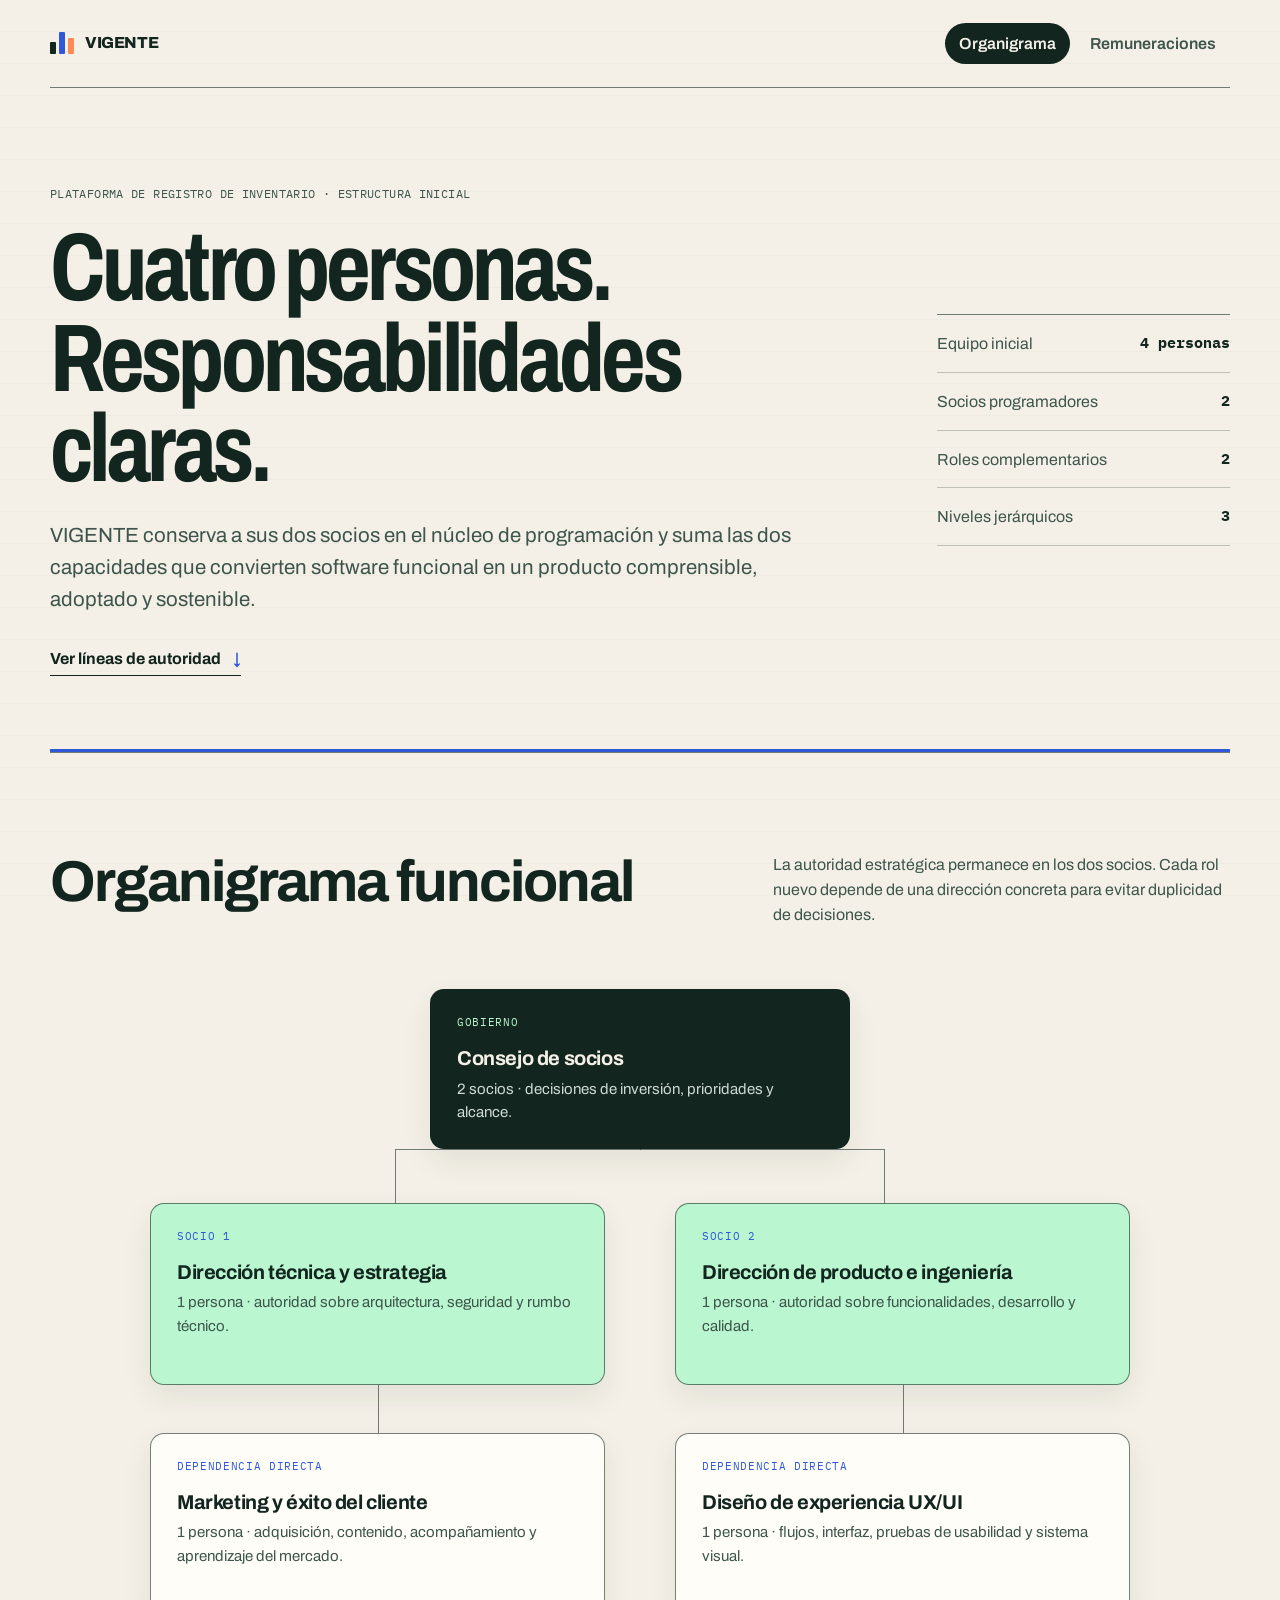
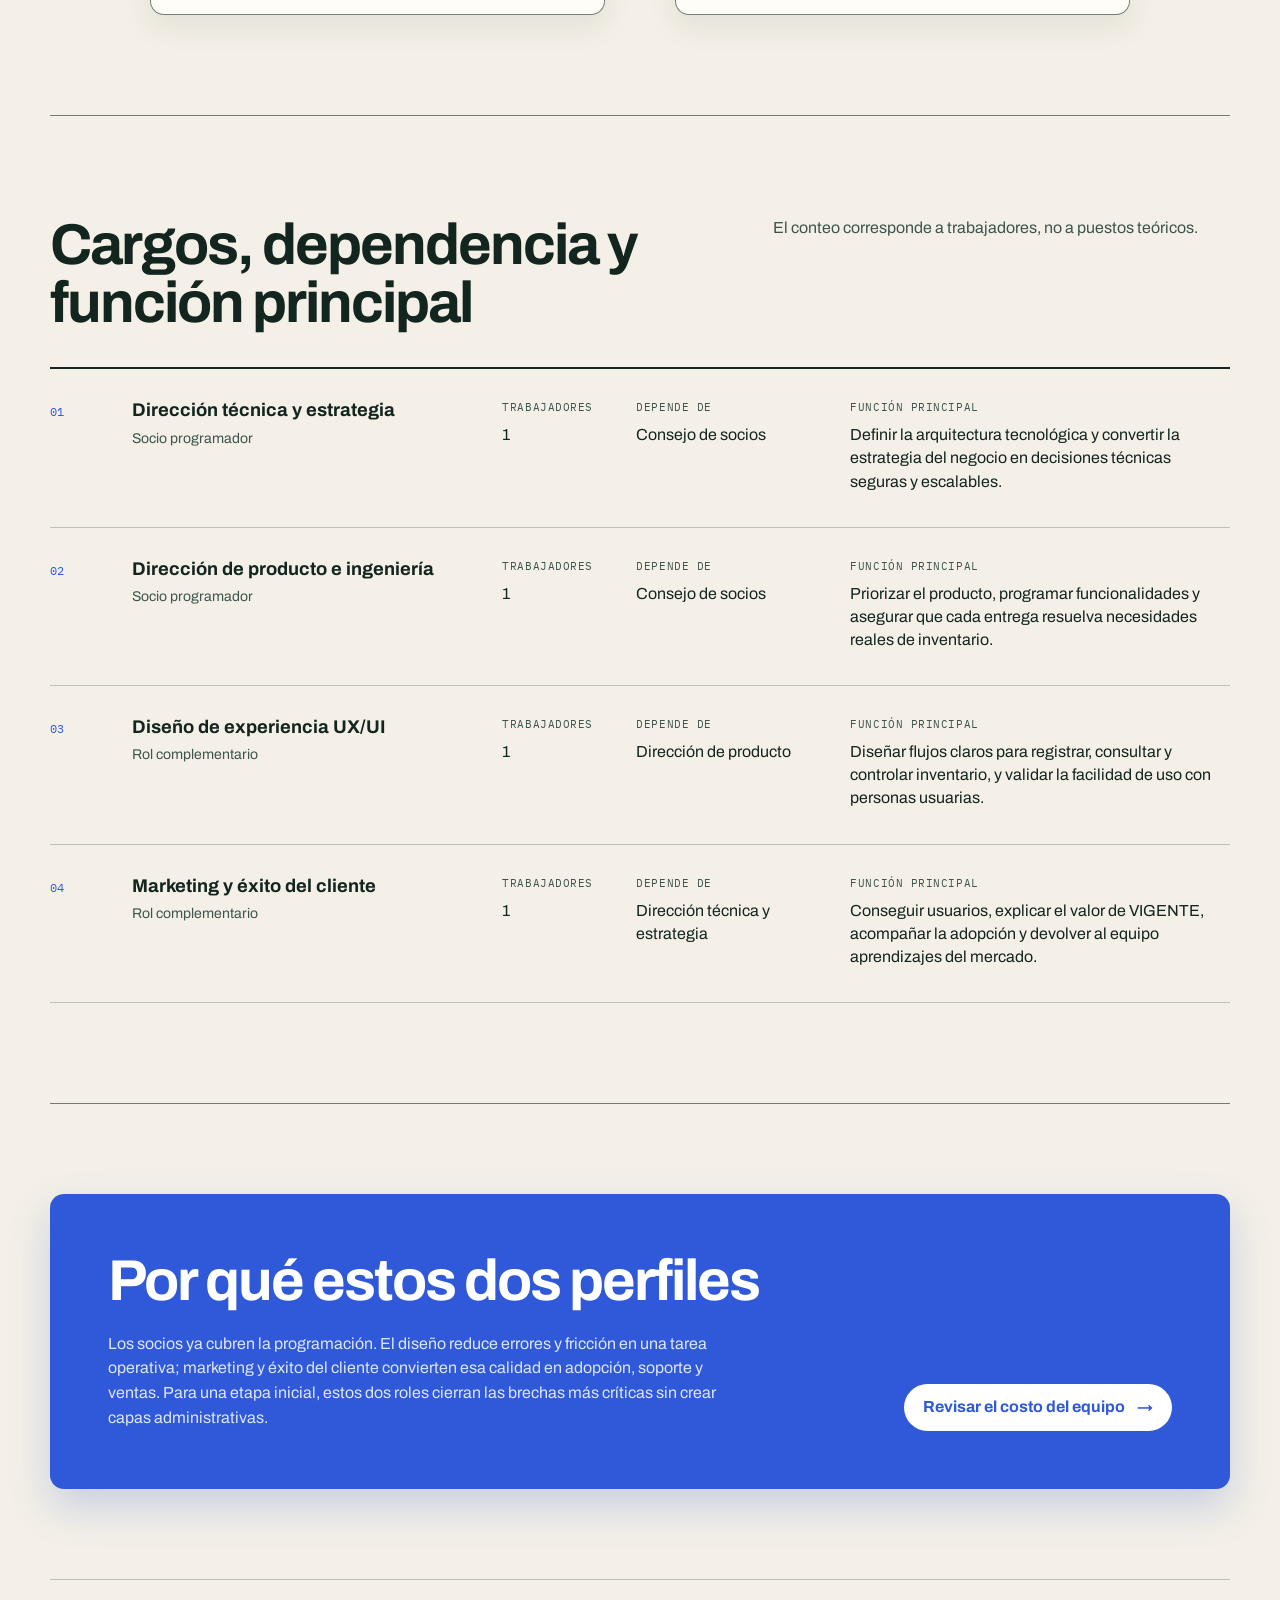
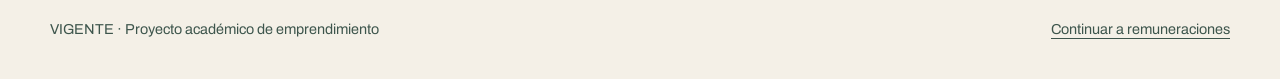
==== index.html @ 28c73ba4 "Crear sitio de organigrama y remuneraciones de VIGENTE" ====
<!doctype html>
<html lang="es">
<head>
  <meta charset="utf-8">
  <meta name="viewport" content="width=device-width, initial-scale=1">
  <meta name="description" content="Organigrama funcional del emprendimiento VIGENTE: cuatro cargos, líneas de autoridad y funciones.">
  <title>VIGENTE | Organigrama funcional</title>
  <link rel="preconnect" href="https://fonts.googleapis.com">
  <link rel="preconnect" href="https://fonts.gstatic.com" crossorigin>
  <link href="https://fonts.googleapis.com/css2?family=Archivo:wdth,wght@75..125,400..800&family=IBM+Plex+Mono:wght@400;500&display=swap" rel="stylesheet">
  <link rel="stylesheet" href="styles.css">
  <script src="app.js" defer></script>
</head>
<body data-page="organigrama">
  <a class="skip-link" href="#contenido">Saltar al contenido</a>
  <header class="site-header">
    <a class="brand" href="index.html" aria-label="VIGENTE, inicio">
      <span class="brand-mark" aria-hidden="true"><i></i><i></i><i></i></span>
      <span>VIGENTE</span>
    </a>
    <nav class="site-nav" aria-label="Navegación principal">
      <a href="index.html" aria-current="page">Organigrama</a>
      <a href="remuneraciones.html">Remuneraciones</a>
    </nav>
  </header>

  <main id="contenido">
    <section class="hero hero-org" aria-labelledby="titulo-principal">
      <div class="hero-copy">
        <p class="context-line">Plataforma de registro de inventario · estructura inicial</p>
        <h1 id="titulo-principal">Cuatro personas.<br>Responsabilidades claras.</h1>
        <p class="lead">VIGENTE conserva a sus dos socios en el núcleo de programación y suma las dos capacidades que convierten software funcional en un producto comprensible, adoptado y sostenible.</p>
        <a class="text-link" href="#estructura">Ver líneas de autoridad <span aria-hidden="true">↓</span></a>
      </div>
      <div class="hero-ledger" aria-label="Resumen de estructura">
        <div><span>Equipo inicial</span><strong>4 personas</strong></div>
        <div><span>Socios programadores</span><strong>2</strong></div>
        <div><span>Roles complementarios</span><strong>2</strong></div>
        <div><span>Niveles jerárquicos</span><strong>3</strong></div>
      </div>
    </section>

    <section class="section-block" id="estructura" aria-labelledby="titulo-estructura">
      <div class="section-heading">
        <h2 id="titulo-estructura">Organigrama funcional</h2>
        <p>La autoridad estratégica permanece en los dos socios. Cada rol nuevo depende de una dirección concreta para evitar duplicidad de decisiones.</p>
      </div>

      <div class="org-chart" aria-label="Consejo de socios sobre Dirección técnica y Dirección de producto; Marketing depende de Dirección técnica y Diseño UX/UI depende de Dirección de producto">
        <article class="org-node org-board">
          <span class="node-type">Gobierno</span>
          <h3>Consejo de socios</h3>
          <p>2 socios · decisiones de inversión, prioridades y alcance.</p>
        </article>
        <div class="org-branches" aria-hidden="true"><span></span><span></span></div>
        <div class="org-directors">
          <div class="org-lane">
            <article class="org-node org-primary">
              <span class="node-type">Socio 1</span>
              <h3>Dirección técnica y estrategia</h3>
              <p>1 persona · autoridad sobre arquitectura, seguridad y rumbo técnico.</p>
            </article>
            <div class="org-drop" aria-hidden="true"></div>
            <article class="org-node org-support">
              <span class="node-type">Dependencia directa</span>
              <h3>Marketing y éxito del cliente</h3>
              <p>1 persona · adquisición, contenido, acompañamiento y aprendizaje del mercado.</p>
            </article>
          </div>
          <div class="org-lane">
            <article class="org-node org-primary">
              <span class="node-type">Socio 2</span>
              <h3>Dirección de producto e ingeniería</h3>
              <p>1 persona · autoridad sobre funcionalidades, desarrollo y calidad.</p>
            </article>
            <div class="org-drop" aria-hidden="true"></div>
            <article class="org-node org-support">
              <span class="node-type">Dependencia directa</span>
              <h3>Diseño de experiencia UX/UI</h3>
              <p>1 persona · flujos, interfaz, pruebas de usabilidad y sistema visual.</p>
            </article>
          </div>
        </div>
      </div>
    </section>

    <section class="section-block role-section" aria-labelledby="titulo-cargos">
      <div class="section-heading compact-heading">
        <h2 id="titulo-cargos">Cargos, dependencia y función principal</h2>
        <p>El conteo corresponde a trabajadores, no a puestos teóricos.</p>
      </div>
      <div class="role-list">
        <article class="role-row">
          <div class="role-index">01</div>
          <div class="role-title"><h3>Dirección técnica y estrategia</h3><p>Socio programador</p></div>
          <dl><div><dt>Trabajadores</dt><dd>1</dd></div><div><dt>Depende de</dt><dd>Consejo de socios</dd></div><div><dt>Función principal</dt><dd>Definir la arquitectura tecnológica y convertir la estrategia del negocio en decisiones técnicas seguras y escalables.</dd></div></dl>
        </article>
        <article class="role-row">
          <div class="role-index">02</div>
          <div class="role-title"><h3>Dirección de producto e ingeniería</h3><p>Socio programador</p></div>
          <dl><div><dt>Trabajadores</dt><dd>1</dd></div><div><dt>Depende de</dt><dd>Consejo de socios</dd></div><div><dt>Función principal</dt><dd>Priorizar el producto, programar funcionalidades y asegurar que cada entrega resuelva necesidades reales de inventario.</dd></div></dl>
        </article>
        <article class="role-row">
          <div class="role-index">03</div>
          <div class="role-title"><h3>Diseño de experiencia UX/UI</h3><p>Rol complementario</p></div>
          <dl><div><dt>Trabajadores</dt><dd>1</dd></div><div><dt>Depende de</dt><dd>Dirección de producto</dd></div><div><dt>Función principal</dt><dd>Diseñar flujos claros para registrar, consultar y controlar inventario, y validar la facilidad de uso con personas usuarias.</dd></div></dl>
        </article>
        <article class="role-row">
          <div class="role-index">04</div>
          <div class="role-title"><h3>Marketing y éxito del cliente</h3><p>Rol complementario</p></div>
          <dl><div><dt>Trabajadores</dt><dd>1</dd></div><div><dt>Depende de</dt><dd>Dirección técnica y estrategia</dd></div><div><dt>Función principal</dt><dd>Conseguir usuarios, explicar el valor de VIGENTE, acompañar la adopción y devolver al equipo aprendizajes del mercado.</dd></div></dl>
        </article>
      </div>
    </section>

    <section class="decision-strip" aria-labelledby="titulo-decision">
      <div>
        <h2 id="titulo-decision">Por qué estos dos perfiles</h2>
        <p>Los socios ya cubren la programación. El diseño reduce errores y fricción en una tarea operativa; marketing y éxito del cliente convierten esa calidad en adopción, soporte y ventas. Para una etapa inicial, estos dos roles cierran las brechas más críticas sin crear capas administrativas.</p>
      </div>
      <a class="button-link" href="remuneraciones.html">Revisar el costo del equipo <span aria-hidden="true">→</span></a>
    </section>
  </main>

  <footer class="site-footer">
    <span>VIGENTE · Proyecto académico de emprendimiento</span>
    <a href="remuneraciones.html">Continuar a remuneraciones</a>
  </footer>
</body>
</html>
---- styles.css ----
:root {
  --ink: #13251f;
  --ink-soft: #3d554c;
  --paper: #f4f0e7;
  --paper-deep: #e9e2d5;
  --mint: #baf7d0;
  --mint-deep: #7de5a7;
  --blue: #2f59d9;
  --blue-soft: #dce5ff;
  --orange: #ff8a54;
  --line: rgba(19, 37, 31, 0.23);
  --line-strong: rgba(19, 37, 31, 0.58);
  --white: #fffdf8;
  --radius: 14px;
  --page: min(1180px, calc(100% - 40px));
  --display: "Archivo", "Arial Narrow", sans-serif;
  --data: "IBM Plex Mono", Consolas, monospace;
}

* { box-sizing: border-box; }
html { scroll-behavior: smooth; }
body {
  margin: 0;
  color: var(--ink);
  background: var(--paper);
  font-family: var(--display);
  font-size: 16px;
  line-height: 1.55;
  text-rendering: optimizeLegibility;
}
body::before {
  content: "";
  position: fixed;
  inset: 0;
  pointer-events: none;
  z-index: -1;
  background-image: linear-gradient(to bottom, transparent 31px, rgba(19, 37, 31, 0.045) 32px);
  background-size: 100% 32px;
}
::selection { background: var(--blue); color: #fff; }
::-webkit-scrollbar { width: 12px; height: 12px; }
::-webkit-scrollbar-track { background: var(--paper-deep); }
::-webkit-scrollbar-thumb { background: var(--ink-soft); border: 3px solid var(--paper-deep); border-radius: 10px; }
a { color: inherit; text-underline-offset: 4px; text-decoration-thickness: 1px; }
button, input, select { font: inherit; }
button, a, input, select { -webkit-tap-highlight-color: transparent; }
:focus-visible { outline: 3px solid var(--orange); outline-offset: 3px; }

.skip-link {
  position: fixed;
  left: 16px;
  top: 12px;
  z-index: 100;
  background: var(--ink);
  color: #fff;
  padding: 10px 14px;
  transform: translateY(-150%);
}
.skip-link:focus { transform: translateY(0); }

.site-header {
  width: var(--page);
  margin: 0 auto;
  min-height: 88px;
  display: flex;
  align-items: center;
  justify-content: space-between;
  gap: 24px;
  border-bottom: 1px solid var(--line-strong);
}
.brand { display: inline-flex; gap: 11px; align-items: center; text-decoration: none; font-weight: 800; letter-spacing: -0.025em; }
.brand-mark { display: grid; grid-template-columns: repeat(3, 6px); gap: 3px; align-items: end; height: 22px; }
.brand-mark i { display: block; width: 6px; background: var(--ink); border-radius: 1px; }
.brand-mark i:nth-child(1) { height: 12px; }
.brand-mark i:nth-child(2) { height: 22px; background: var(--blue); }
.brand-mark i:nth-child(3) { height: 16px; background: var(--orange); }
.site-nav { display: flex; align-items: center; gap: 6px; }
.site-nav a { text-decoration: none; padding: 9px 14px 8px; border-radius: 999px; color: var(--ink-soft); font-weight: 600; }
.site-nav a[aria-current="page"] { background: var(--ink); color: var(--paper); }
.site-nav a:not([aria-current="page"]):hover { background: var(--paper-deep); color: var(--ink); }

main { width: var(--page); margin: 0 auto; }
.hero, .payroll-intro {
  position: relative;
  display: grid;
  grid-template-columns: minmax(0, 1.45fr) minmax(280px, .55fr);
  gap: clamp(48px, 9vw, 130px);
  align-items: end;
  min-height: 620px;
  padding: 96px 0 76px;
  overflow: hidden;
  border-bottom: 1px solid var(--line-strong);
}
.hero::after, .payroll-intro::after {
  content: "";
  position: absolute;
  left: 0;
  right: 0;
  bottom: 0;
  height: 3px;
  background: var(--blue);
  transform-origin: left;
  animation: scan-in 900ms cubic-bezier(.16, 1, .3, 1) both;
}
@keyframes scan-in { from { transform: scaleX(.03); filter: blur(4px); } to { transform: scaleX(1); filter: blur(0); } }
.context-line { margin: 0 0 20px; color: var(--ink-soft); font-family: var(--data); font-size: .78rem; letter-spacing: .03em; text-transform: uppercase; }
h1, h2, h3, p { margin-top: 0; }
h1 { max-width: 880px; margin-bottom: 26px; font-size: clamp(3.3rem, 8vw, 6rem); line-height: .94; letter-spacing: -.04em; font-stretch: condensed; }
.lead { max-width: 66ch; margin-bottom: 32px; font-size: clamp(1.08rem, 2vw, 1.28rem); color: var(--ink-soft); }
.text-link { display: inline-flex; gap: 12px; align-items: center; font-weight: 700; text-decoration: none; border-bottom: 1px solid currentColor; padding-bottom: 3px; }
.text-link span { color: var(--blue); }
.hero-ledger { border-top: 1px solid var(--line-strong); align-self: center; }
.hero-ledger div { display: flex; justify-content: space-between; gap: 24px; padding: 17px 0 15px; border-bottom: 1px solid var(--line); }
.hero-ledger span { color: var(--ink-soft); }
.hero-ledger strong { font-family: var(--data); font-size: .92rem; white-space: nowrap; }

.section-block { padding: 100px 0; border-bottom: 1px solid var(--line-strong); }
.section-heading { display: grid; grid-template-columns: minmax(0, 1fr) minmax(280px, .7fr); gap: 70px; align-items: start; margin-bottom: 62px; }
.section-heading h2, .calculation-section h2, .sustainability-section h2, .method-section h2, .decision-strip h2 { font-size: clamp(2.2rem, 4.5vw, 4rem); line-height: 1; letter-spacing: -.035em; margin-bottom: 0; }
.section-heading p { max-width: 52ch; color: var(--ink-soft); margin-bottom: 0; }

.org-chart { width: min(980px, 100%); margin: 0 auto; }
.org-node { position: relative; padding: 24px 26px; background: var(--white); border: 1px solid var(--line-strong); border-radius: var(--radius); box-shadow: 0 12px 30px rgba(19, 37, 31, .08); }
.org-node h3 { font-size: 1.25rem; line-height: 1.14; margin-bottom: 8px; letter-spacing: -.02em; }
.org-node p { color: var(--ink-soft); margin-bottom: 0; font-size: .94rem; }
.node-type { display: block; margin-bottom: 15px; font-family: var(--data); color: var(--blue); font-size: .7rem; text-transform: uppercase; letter-spacing: .06em; }
.org-board { width: min(420px, 100%); margin: 0 auto; color: var(--paper); background: var(--ink); }
.org-board p { color: #cddbd5; }
.org-board .node-type { color: var(--mint); }
.org-branches { height: 54px; width: 50%; margin: 0 auto; border-left: 1px solid var(--line-strong); border-right: 1px solid var(--line-strong); border-top: 1px solid var(--line-strong); position: relative; }
.org-branches::before { content: ""; position: absolute; top: -55px; left: 50%; height: 55px; border-left: 1px solid var(--line-strong); }
.org-directors { display: grid; grid-template-columns: 1fr 1fr; gap: 70px; }
.org-lane { min-width: 0; }
.org-primary { min-height: 182px; background: var(--mint); }
.org-drop { height: 48px; border-left: 1px solid var(--line-strong); margin-left: 50%; }
.org-support { min-height: 182px; }

.compact-heading { margin-bottom: 36px; }
.role-list { border-top: 2px solid var(--ink); }
.role-row { display: grid; grid-template-columns: 54px minmax(220px, .8fr) minmax(0, 1.7fr); gap: 28px; padding: 30px 0 34px; border-bottom: 1px solid var(--line); }
.role-index { font-family: var(--data); color: var(--blue); font-size: .78rem; padding-top: 3px; }
.role-title h3 { font-size: 1.15rem; line-height: 1.2; margin-bottom: 6px; }
.role-title p { color: var(--ink-soft); font-size: .88rem; margin: 0; }
.role-row dl { display: grid; grid-template-columns: 110px 190px minmax(260px, 1fr); gap: 24px; margin: 0; }
.role-row dl div { min-width: 0; }
.role-row dt { color: var(--ink-soft); font-family: var(--data); font-size: .68rem; text-transform: uppercase; letter-spacing: .05em; margin-bottom: 7px; }
.role-row dd { margin: 0; line-height: 1.45; }

.decision-strip { margin: 90px 0; padding: clamp(34px, 5vw, 58px); display: grid; grid-template-columns: minmax(0, 1.6fr) auto; gap: 54px; align-items: end; background: var(--blue); color: #fff; border-radius: var(--radius); box-shadow: 0 18px 42px rgba(47, 89, 217, .22); }
.decision-strip h2 { max-width: 700px; margin-bottom: 22px; }
.decision-strip p { max-width: 68ch; color: #dfe6ff; margin: 0; }
.button-link, .button-primary, .button-secondary { display: inline-flex; align-items: center; justify-content: center; gap: 12px; min-height: 46px; padding: 10px 18px; border-radius: 999px; border: 1px solid transparent; font-weight: 700; text-decoration: none; cursor: pointer; white-space: nowrap; }
.button-link { background: #fff; color: var(--blue); }
.button-primary { background: var(--ink); color: #fff; }
.button-secondary { background: transparent; color: var(--ink); border-color: var(--line-strong); }
.button-link:hover, .button-primary:hover { background: var(--mint); color: var(--ink); }
.button-secondary:hover { background: var(--paper-deep); }

.site-footer { width: var(--page); margin: 0 auto; min-height: 100px; display: flex; align-items: center; justify-content: space-between; gap: 24px; color: var(--ink-soft); font-size: .9rem; border-top: 1px solid var(--line); }

/* Remuneraciones */
.payroll-intro { min-height: 520px; }
.total-display { align-self: center; border-top: 2px solid var(--ink); border-bottom: 1px solid var(--ink); padding: 22px 0 24px; }
.total-display span, .total-display small { display: block; color: var(--ink-soft); }
.total-display strong { display: block; margin: 8px 0 4px; color: var(--blue); font-family: var(--data); font-size: clamp(2.1rem, 4vw, 3.6rem); line-height: 1; letter-spacing: -.04em; font-variant-numeric: tabular-nums; }
.total-display small { font-family: var(--data); }
.assumptions { display: grid; grid-template-columns: minmax(240px, 1.2fr) repeat(3, minmax(150px, .55fr)); gap: 28px; padding: 38px 0; border-bottom: 1px solid var(--line-strong); align-items: end; }
.assumption-heading h2 { font-size: 1.22rem; margin-bottom: 5px; }
.assumption-heading p { color: var(--ink-soft); font-size: .9rem; margin: 0; }
.assumptions label { display: grid; gap: 8px; color: var(--ink-soft); font-size: .82rem; }
.input-unit, .money-input { display: flex; align-items: center; border-bottom: 2px solid var(--blue); background: var(--blue-soft); }
.input-unit input, .money-input input { width: 100%; min-width: 0; border: 0; background: transparent; color: var(--ink); padding: 9px 8px 8px; font-family: var(--data); font-variant-numeric: tabular-nums; }
.input-unit b, .money-input b { padding: 0 10px; font-weight: 500; color: var(--blue); font-family: var(--data); }
.input-unit.currency input { order: 2; }
.input-unit.currency b { order: 1; }
.payroll-section { padding-top: 82px; }
.table-heading { align-items: end; margin-bottom: 28px; }
.table-heading h2 { margin-bottom: 12px; }
.table-actions { display: flex; justify-content: flex-end; gap: 10px; }
.table-wrap { overflow-x: auto; border-top: 2px solid var(--ink); border-bottom: 2px solid var(--ink); }
.payroll-table { width: 100%; min-width: 1130px; border-collapse: collapse; font-variant-numeric: tabular-nums; }
.payroll-table th, .payroll-table td { padding: 18px 14px; text-align: right; border-bottom: 1px solid var(--line); vertical-align: middle; }
.payroll-table thead th { height: 82px; background: var(--ink); color: #fff; font-size: .78rem; line-height: 1.3; text-align: center; border-right: 1px solid rgba(255,255,255,.14); }
.payroll-table thead th:first-child { text-align: left; min-width: 235px; }
.payroll-table thead small { color: #b7c8c1; font-weight: 400; }
.payroll-table tbody th { text-align: left; font-size: .92rem; line-height: 1.25; }
.payroll-table tbody th span, .payroll-table tbody th small { display: block; }
.payroll-table tbody th small { color: var(--ink-soft); margin-top: 5px; font-weight: 400; }
.payroll-table td { font-family: var(--data); font-size: .84rem; }
.payroll-table tbody tr:hover { background: rgba(255,255,255,.38); }
.payroll-table input { border: 0; background: transparent; font-family: var(--data); color: var(--ink); text-align: right; }
.workers-input { width: 62px; padding: 9px 8px; background: var(--blue-soft) !important; border-bottom: 2px solid var(--blue) !important; }
.money-input { min-width: 118px; }
.money-input input { max-width: 110px; }
.cost-cell { font-weight: 700; color: var(--blue); background: rgba(220, 229, 255, .55); }
.payroll-table tfoot th, .payroll-table tfoot td { background: var(--mint); border-bottom: 0; font-weight: 700; }
.payroll-table tfoot th { text-align: left; }
.table-note { max-width: 86ch; color: var(--ink-soft); margin: 18px 0 0; font-size: .9rem; }
.table-note strong { color: var(--ink); }

.calculation-section { display: grid; grid-template-columns: minmax(250px, .65fr) minmax(0, 1.35fr); gap: 80px; padding: 100px 0; border-bottom: 1px solid var(--line-strong); }
.calculation-copy h2 { margin-bottom: 20px; }
.calculation-copy p { color: var(--ink-soft); }
.select-label { display: block; color: var(--ink-soft); font-size: .82rem; margin: 32px 0 8px; }
select { width: 100%; padding: 12px 42px 12px 13px; color: var(--ink); border: 1px solid var(--line-strong); border-radius: 8px; background: var(--white); }
.formula-stack { list-style: none; margin: 0; padding: 0; counter-reset: formula; border-top: 2px solid var(--ink); }
.formula-stack li { display: grid; grid-template-columns: 1.1fr 1.4fr auto; gap: 22px; align-items: center; padding: 20px 0; border-bottom: 1px solid var(--line); counter-increment: formula; }
.formula-stack li span::before { content: counter(formula, decimal-leading-zero) " "; color: var(--blue); font-family: var(--data); font-size: .72rem; margin-right: 10px; }
.formula-stack code { color: var(--ink-soft); font-family: var(--data); font-size: .8rem; white-space: normal; }
.formula-stack strong { min-width: 90px; text-align: right; font-family: var(--data); font-variant-numeric: tabular-nums; }
.formula-stack .formula-total { padding: 26px 18px; background: var(--ink); color: #fff; border: 0; }
.formula-stack .formula-total code { color: #c7d8d1; }
.formula-stack .formula-total span::before { color: var(--mint); }

.sustainability-section { display: grid; grid-template-columns: minmax(0, 1.25fr) minmax(280px, .75fr); gap: 80px; padding: 100px 0; border-bottom: 1px solid var(--line-strong); }
.sustainability-analysis h2 { margin-bottom: 26px; }
.sustainability-analysis p { max-width: 68ch; color: var(--ink-soft); }
.sustainability-analysis p strong { color: var(--ink); }
.break-even { align-self: start; padding: 28px; border: 1px solid var(--line-strong); border-radius: var(--radius); background: var(--white); box-shadow: 0 14px 34px rgba(19, 37, 31, .08); }
.break-even h3 { font-size: 1.2rem; margin-bottom: 24px; }
.break-even label { display: block; color: var(--ink-soft); font-size: .82rem; margin-bottom: 8px; }
.money-input.wide { width: 100%; }
.money-input.wide input { max-width: none; }
.break-even p { margin: 24px 0 10px; }
.break-even p strong { color: var(--blue); font-family: var(--data); font-size: 1.35rem; }
.break-even small { color: var(--ink-soft); }

.method-section { padding: 100px 0 90px; }
.method-section > h2 { margin-bottom: 48px; }
.method-grid { display: grid; grid-template-columns: repeat(2, 1fr); border-top: 2px solid var(--ink); }
.method-grid > div { padding: 26px 26px 28px 0; border-bottom: 1px solid var(--line); }
.method-grid > div:nth-child(odd) { border-right: 1px solid var(--line); }
.method-grid > div:nth-child(even) { padding-left: 26px; }
.method-grid h3 { font-size: 1rem; margin-bottom: 8px; }
.method-grid p { margin: 0; color: var(--ink-soft); max-width: 55ch; }
.method-grid .method-total { grid-column: 1 / -1; padding-left: 0; border-right: 0; background: var(--mint); padding: 26px; }
.sources { max-width: 82ch; margin: 32px 0 0; color: var(--ink-soft); font-size: .88rem; }
.sources a { color: var(--blue); }

@media (max-width: 980px) {
  :root { --page: min(100% - 32px, 760px); }
  .hero, .payroll-intro { grid-template-columns: 1fr; gap: 54px; min-height: auto; padding: 84px 0 64px; }
  .section-heading, .table-heading, .calculation-section, .sustainability-section { grid-template-columns: 1fr; gap: 34px; }
  .section-heading { margin-bottom: 44px; }
  .org-directors { gap: 28px; }
  .role-row { grid-template-columns: 44px 1fr; }
  .role-row dl { grid-column: 2; grid-template-columns: 110px 1fr; }
  .role-row dl div:last-child { grid-column: 1 / -1; }
  .decision-strip { grid-template-columns: 1fr; }
  .decision-strip .button-link { justify-self: start; }
  .assumptions { grid-template-columns: repeat(3, 1fr); }
  .assumption-heading { grid-column: 1 / -1; }
  .table-actions { justify-content: flex-start; }
  .calculation-section, .sustainability-section { gap: 50px; }
}

@media (max-width: 650px) {
  :root { --page: calc(100% - 40px); }
  .site-header { min-height: 112px; align-items: center; flex-wrap: wrap; align-content: center; gap: 10px; padding: 15px 0; }
  .brand { font-size: .9rem; }
  .site-nav { width: 100%; justify-content: flex-start; }
  .site-nav a { padding: 8px 10px; font-size: .82rem; }
  h1 { font-size: clamp(2.75rem, 12vw, 4.2rem); overflow-wrap: anywhere; }
  .lead { max-width: 100%; }
  .hero, .payroll-intro { padding-top: 64px; }
  .section-block, .calculation-section, .sustainability-section, .method-section { padding-top: 72px; padding-bottom: 72px; }
  .org-branches { display: none; }
  .org-directors { grid-template-columns: 1fr; gap: 34px; margin-top: 34px; }
  .org-lane { position: relative; padding-left: 18px; border-left: 1px solid var(--line-strong); }
  .org-lane::before { content: ""; position: absolute; left: -1px; top: -34px; height: 34px; border-left: 1px solid var(--line-strong); }
  .org-drop { height: 26px; }
  .org-primary, .org-support { min-height: auto; }
  .role-row { grid-template-columns: 32px 1fr; gap: 18px; }
  .role-row dl { grid-template-columns: 1fr 1fr; gap: 18px; }
  .decision-strip { margin: 64px 0; padding: 30px 24px; }
  .site-footer { padding: 24px 0; min-height: 120px; align-items: flex-start; flex-direction: column; justify-content: center; }
  .assumptions { grid-template-columns: 1fr; gap: 20px; }
  .assumption-heading { grid-column: auto; }
  .table-actions { flex-wrap: wrap; }
  .formula-stack li { grid-template-columns: 1fr auto; gap: 8px 16px; }
  .formula-stack code { grid-row: 2; grid-column: 1 / -1; }
  .formula-stack .formula-total { padding: 22px 16px; }
  .method-grid { grid-template-columns: 1fr; }
  .method-grid > div, .method-grid > div:nth-child(even), .method-grid > div:nth-child(odd) { padding: 22px 0; border-right: 0; }
  .method-grid .method-total { grid-column: auto; padding: 24px 20px; }
}

@media (prefers-reduced-motion: reduce) {
  html { scroll-behavior: auto; }
  *, *::before, *::after { animation-duration: .01ms !important; animation-iteration-count: 1 !important; }
}

@media print {
  body { background: #fff; }
  body::before, .site-nav, .table-actions, .skip-link { display: none; }
  .site-header, main, .site-footer { width: 100%; }
  .section-block, .calculation-section, .sustainability-section, .method-section { break-inside: avoid; }
}
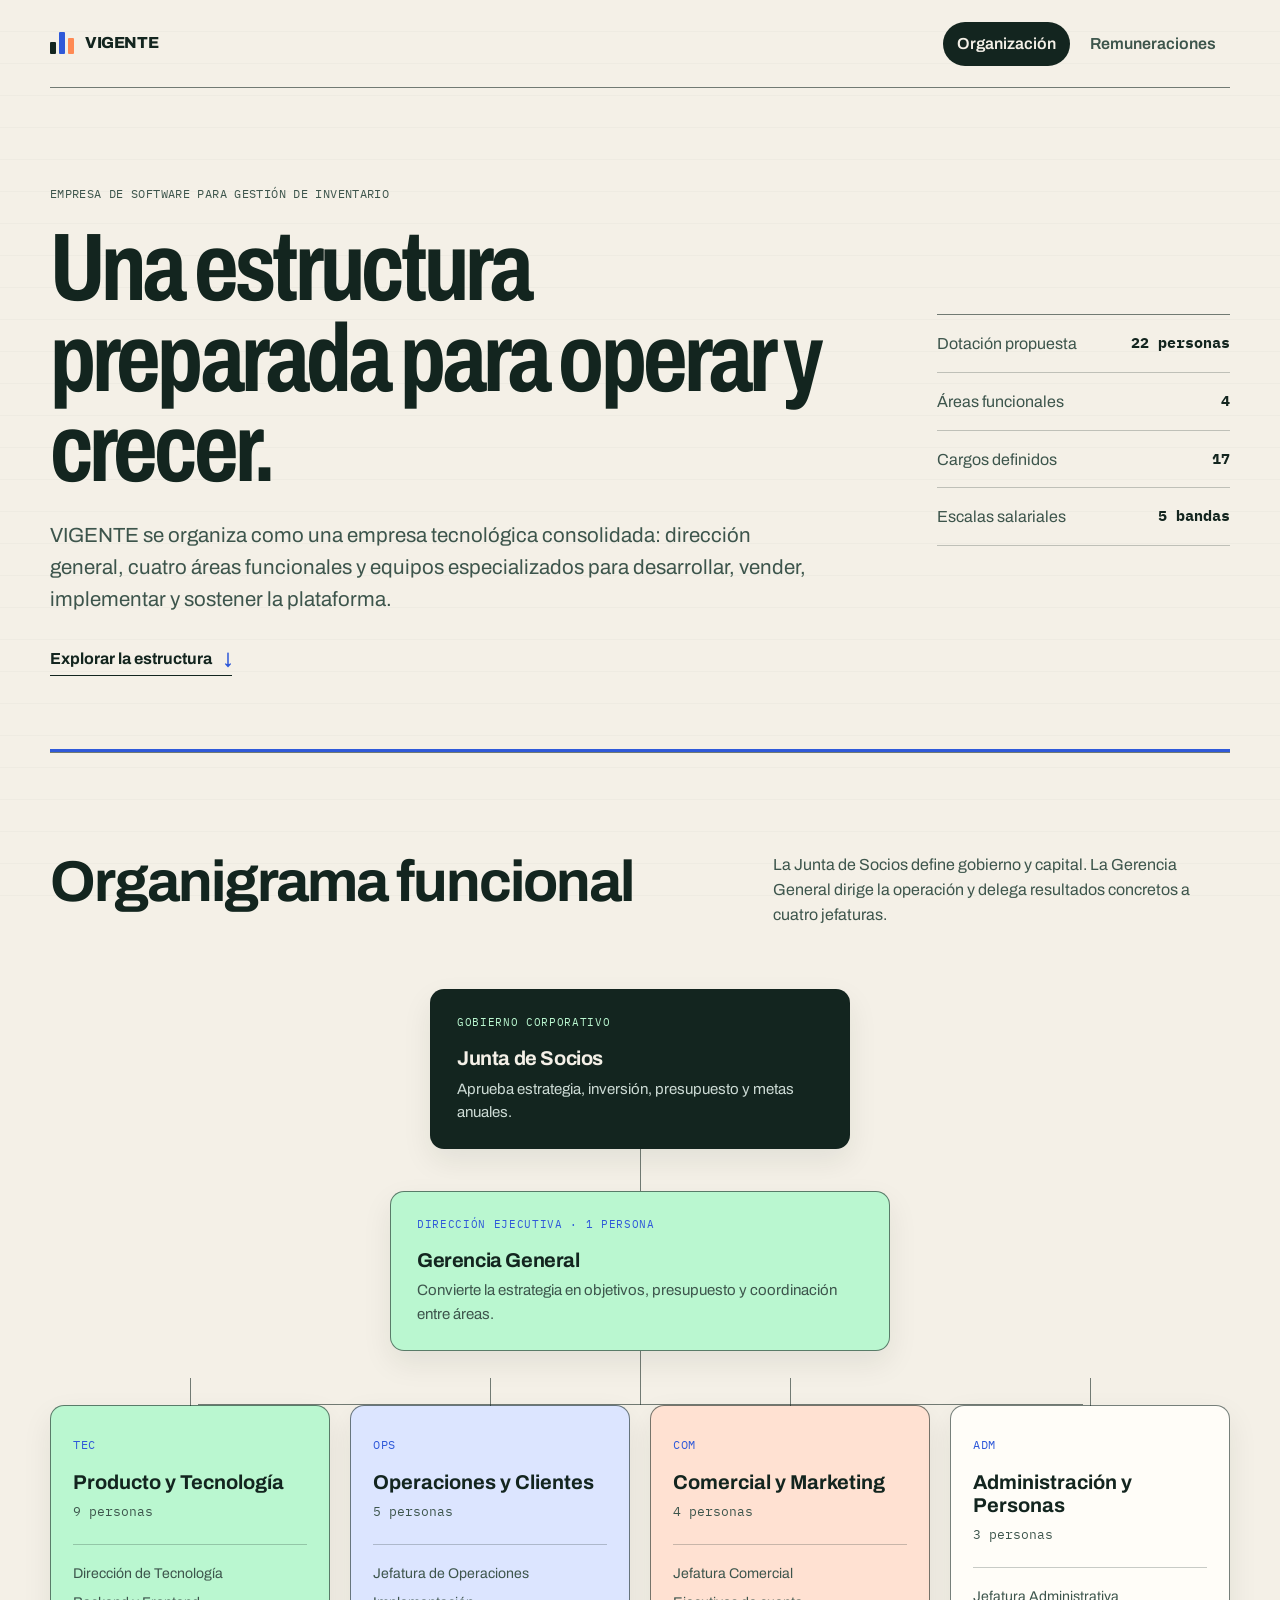
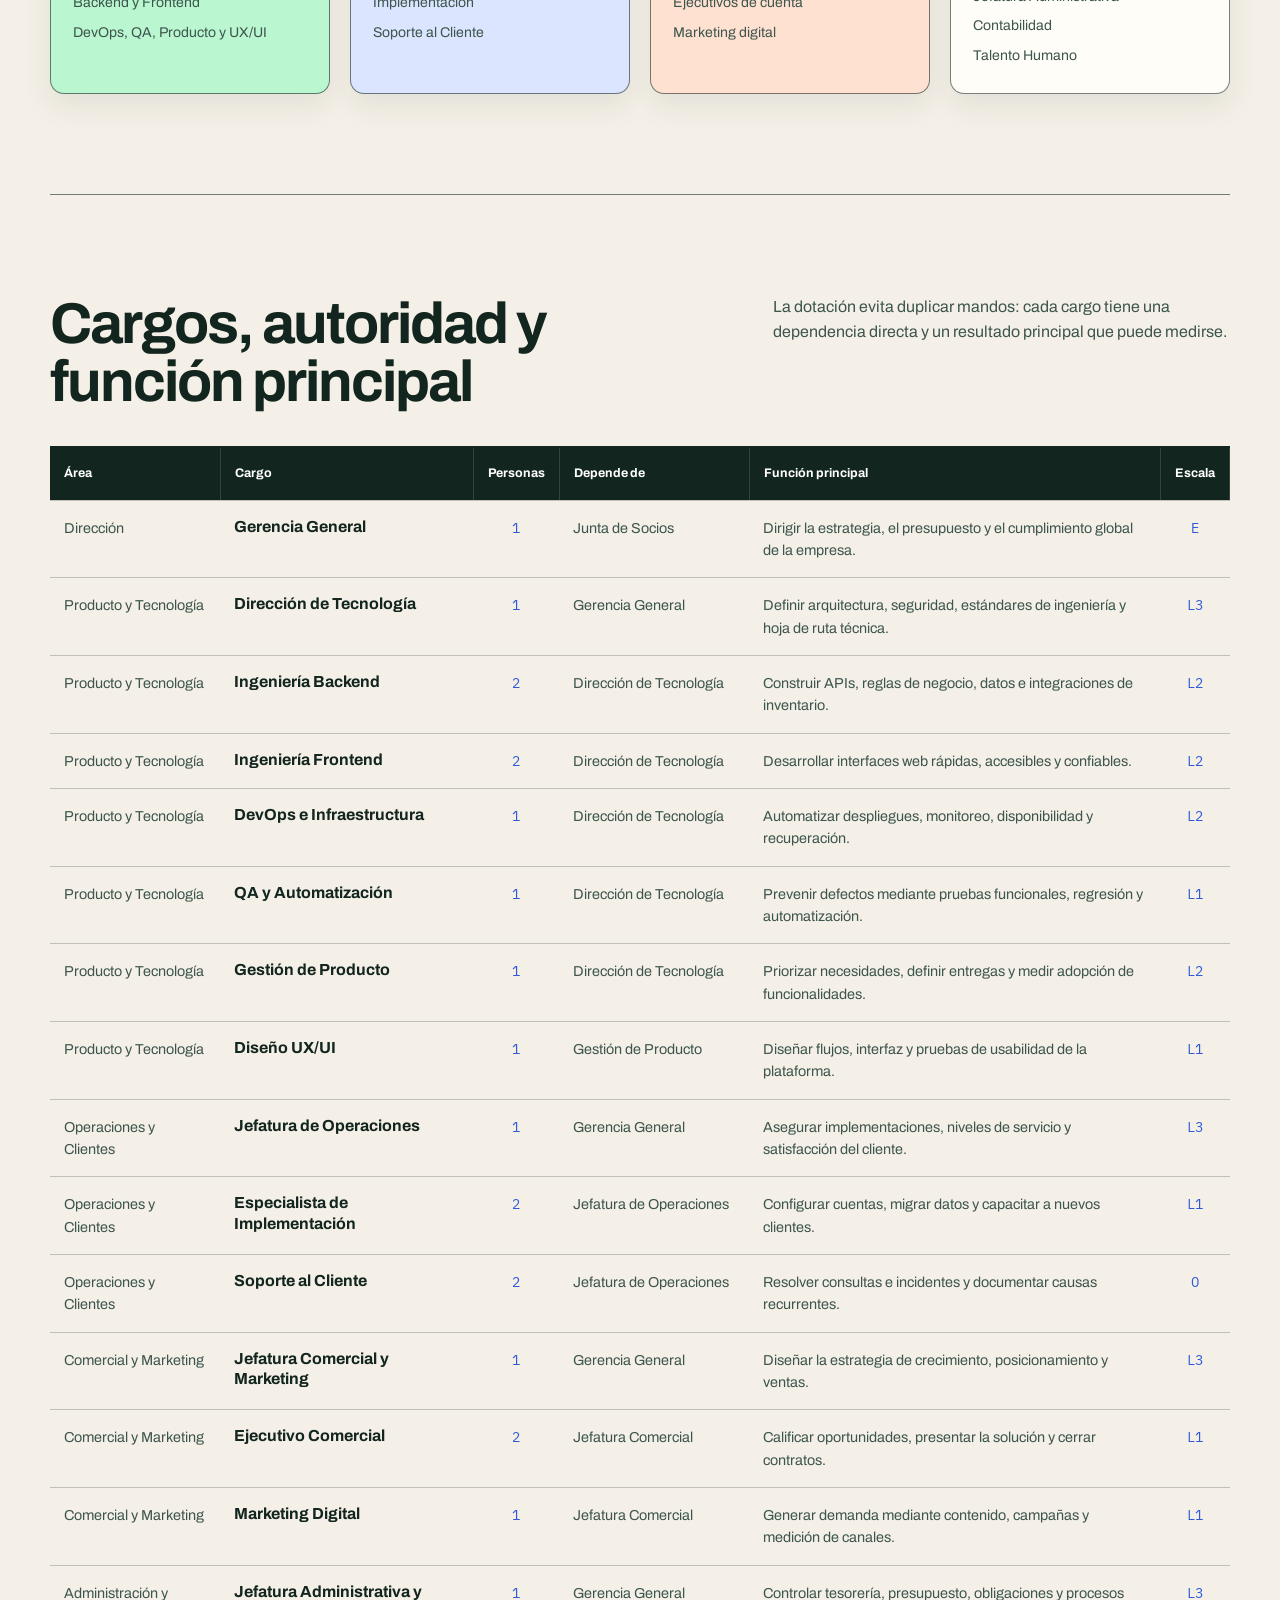
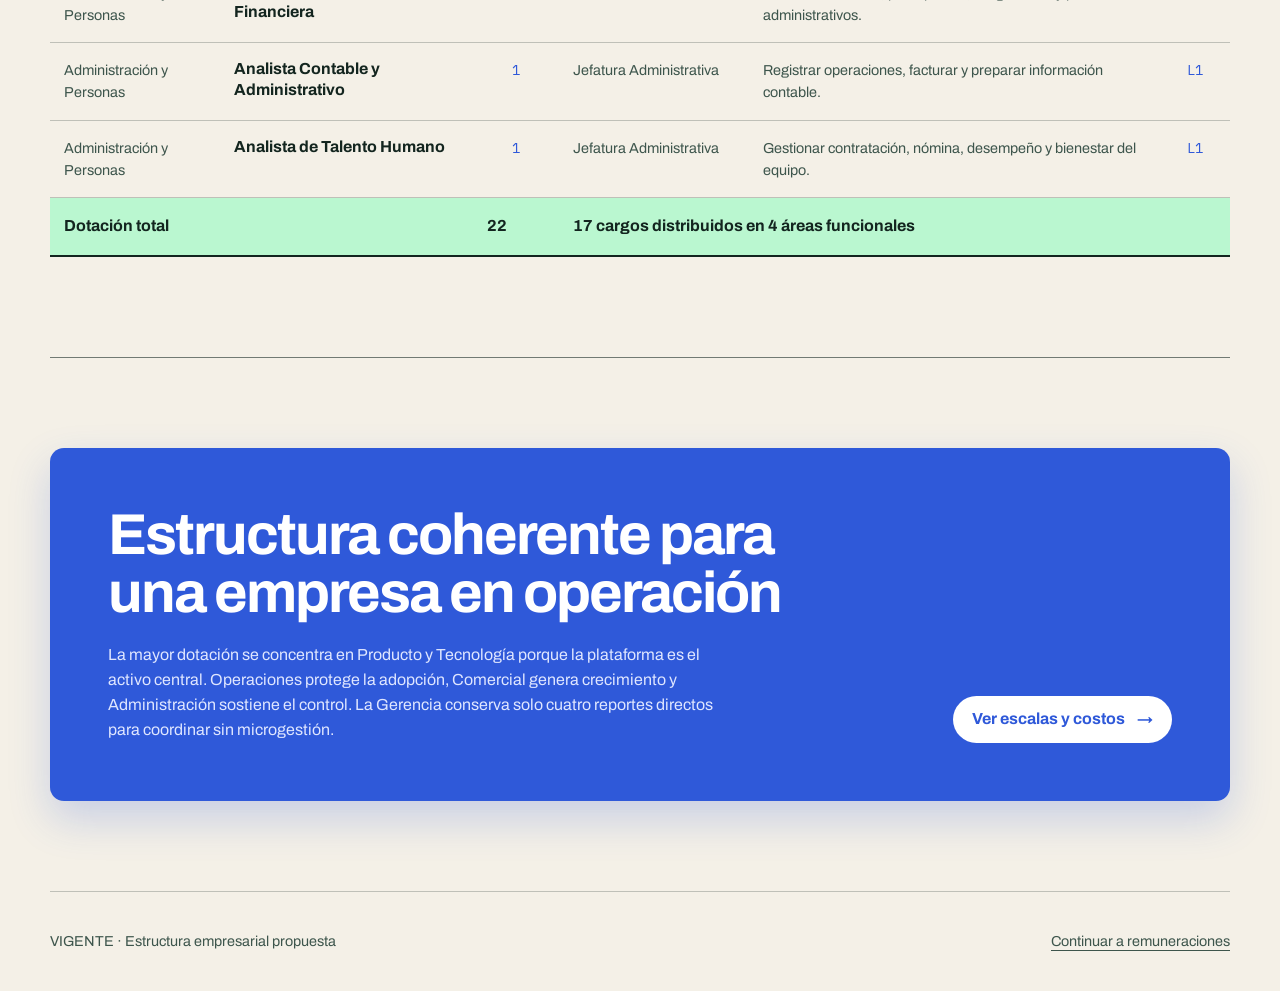
==== commit cbe63a86: "Ampliar estructura empresarial y escalas salariales" ====
--- a/index.html
+++ b/index.html
@@ -3,8 +3,8 @@
 <head>
   <meta charset="utf-8">
   <meta name="viewport" content="width=device-width, initial-scale=1">
-  <meta name="description" content="Organigrama funcional del emprendimiento VIGENTE: cuatro cargos, líneas de autoridad y funciones.">
-  <title>VIGENTE | Organigrama funcional</title>
+  <meta name="description" content="Organigrama funcional de VIGENTE como empresa de software estructurada, con áreas, cargos, dependencia y dotación.">
+  <title>VIGENTE | Estructura organizacional</title>
   <link rel="preconnect" href="https://fonts.googleapis.com">
   <link rel="preconnect" href="https://fonts.gstatic.com" crossorigin>
   <link href="https://fonts.googleapis.com/css2?family=Archivo:wdth,wght@75..125,400..800&family=IBM+Plex+Mono:wght@400;500&display=swap" rel="stylesheet">
@@ -14,117 +14,73 @@
 <body data-page="organigrama">
   <a class="skip-link" href="#contenido">Saltar al contenido</a>
   <header class="site-header">
-    <a class="brand" href="index.html" aria-label="VIGENTE, inicio">
-      <span class="brand-mark" aria-hidden="true"><i></i><i></i><i></i></span>
-      <span>VIGENTE</span>
-    </a>
-    <nav class="site-nav" aria-label="Navegación principal">
-      <a href="index.html" aria-current="page">Organigrama</a>
-      <a href="remuneraciones.html">Remuneraciones</a>
-    </nav>
+    <a class="brand" href="index.html" aria-label="VIGENTE, inicio"><span class="brand-mark" aria-hidden="true"><i></i><i></i><i></i></span><span>VIGENTE</span></a>
+    <nav class="site-nav" aria-label="Navegación principal"><a href="index.html" aria-current="page">Organización</a><a href="remuneraciones.html">Remuneraciones</a></nav>
   </header>
 
   <main id="contenido">
     <section class="hero hero-org" aria-labelledby="titulo-principal">
       <div class="hero-copy">
-        <p class="context-line">Plataforma de registro de inventario · estructura inicial</p>
-        <h1 id="titulo-principal">Cuatro personas.<br>Responsabilidades claras.</h1>
-        <p class="lead">VIGENTE conserva a sus dos socios en el núcleo de programación y suma las dos capacidades que convierten software funcional en un producto comprensible, adoptado y sostenible.</p>
-        <a class="text-link" href="#estructura">Ver líneas de autoridad <span aria-hidden="true">↓</span></a>
+        <p class="context-line">Empresa de software para gestión de inventario</p>
+        <h1 id="titulo-principal">Una estructura preparada para operar y crecer.</h1>
+        <p class="lead">VIGENTE se organiza como una empresa tecnológica consolidada: dirección general, cuatro áreas funcionales y equipos especializados para desarrollar, vender, implementar y sostener la plataforma.</p>
+        <a class="text-link" href="#estructura">Explorar la estructura <span aria-hidden="true">↓</span></a>
       </div>
       <div class="hero-ledger" aria-label="Resumen de estructura">
-        <div><span>Equipo inicial</span><strong>4 personas</strong></div>
-        <div><span>Socios programadores</span><strong>2</strong></div>
-        <div><span>Roles complementarios</span><strong>2</strong></div>
-        <div><span>Niveles jerárquicos</span><strong>3</strong></div>
+        <div><span>Dotación propuesta</span><strong>22 personas</strong></div>
+        <div><span>Áreas funcionales</span><strong>4</strong></div>
+        <div><span>Cargos definidos</span><strong>17</strong></div>
+        <div><span>Escalas salariales</span><strong>5 bandas</strong></div>
       </div>
     </section>
 
     <section class="section-block" id="estructura" aria-labelledby="titulo-estructura">
-      <div class="section-heading">
-        <h2 id="titulo-estructura">Organigrama funcional</h2>
-        <p>La autoridad estratégica permanece en los dos socios. Cada rol nuevo depende de una dirección concreta para evitar duplicidad de decisiones.</p>
-      </div>
-
-      <div class="org-chart" aria-label="Consejo de socios sobre Dirección técnica y Dirección de producto; Marketing depende de Dirección técnica y Diseño UX/UI depende de Dirección de producto">
-        <article class="org-node org-board">
-          <span class="node-type">Gobierno</span>
-          <h3>Consejo de socios</h3>
-          <p>2 socios · decisiones de inversión, prioridades y alcance.</p>
-        </article>
-        <div class="org-branches" aria-hidden="true"><span></span><span></span></div>
-        <div class="org-directors">
-          <div class="org-lane">
-            <article class="org-node org-primary">
-              <span class="node-type">Socio 1</span>
-              <h3>Dirección técnica y estrategia</h3>
-              <p>1 persona · autoridad sobre arquitectura, seguridad y rumbo técnico.</p>
-            </article>
-            <div class="org-drop" aria-hidden="true"></div>
-            <article class="org-node org-support">
-              <span class="node-type">Dependencia directa</span>
-              <h3>Marketing y éxito del cliente</h3>
-              <p>1 persona · adquisición, contenido, acompañamiento y aprendizaje del mercado.</p>
-            </article>
-          </div>
-          <div class="org-lane">
-            <article class="org-node org-primary">
-              <span class="node-type">Socio 2</span>
-              <h3>Dirección de producto e ingeniería</h3>
-              <p>1 persona · autoridad sobre funcionalidades, desarrollo y calidad.</p>
-            </article>
-            <div class="org-drop" aria-hidden="true"></div>
-            <article class="org-node org-support">
-              <span class="node-type">Dependencia directa</span>
-              <h3>Diseño de experiencia UX/UI</h3>
-              <p>1 persona · flujos, interfaz, pruebas de usabilidad y sistema visual.</p>
-            </article>
-          </div>
+      <div class="section-heading"><h2 id="titulo-estructura">Organigrama funcional</h2><p>La Junta de Socios define gobierno y capital. La Gerencia General dirige la operación y delega resultados concretos a cuatro jefaturas.</p></div>
+      <div class="company-org" aria-label="Junta de Socios, Gerencia General y cuatro áreas funcionales">
+        <article class="org-node org-board"><span class="node-type">Gobierno corporativo</span><h3>Junta de Socios</h3><p>Aprueba estrategia, inversión, presupuesto y metas anuales.</p></article>
+        <div class="org-spine" aria-hidden="true"></div>
+        <article class="org-node org-ceo"><span class="node-type">Dirección ejecutiva · 1 persona</span><h3>Gerencia General</h3><p>Convierte la estrategia en objetivos, presupuesto y coordinación entre áreas.</p></article>
+        <div class="org-spine org-spine-short" aria-hidden="true"></div>
+        <div class="department-grid">
+          <article class="department-node tech"><span class="department-code">TEC</span><h3>Producto y Tecnología</h3><p class="department-count">9 personas</p><ul><li>Dirección de Tecnología</li><li>Backend y Frontend</li><li>DevOps, QA, Producto y UX/UI</li></ul></article>
+          <article class="department-node operations"><span class="department-code">OPS</span><h3>Operaciones y Clientes</h3><p class="department-count">5 personas</p><ul><li>Jefatura de Operaciones</li><li>Implementación</li><li>Soporte al Cliente</li></ul></article>
+          <article class="department-node sales"><span class="department-code">COM</span><h3>Comercial y Marketing</h3><p class="department-count">4 personas</p><ul><li>Jefatura Comercial</li><li>Ejecutivos de cuenta</li><li>Marketing digital</li></ul></article>
+          <article class="department-node admin"><span class="department-code">ADM</span><h3>Administración y Personas</h3><p class="department-count">3 personas</p><ul><li>Jefatura Administrativa</li><li>Contabilidad</li><li>Talento Humano</li></ul></article>
         </div>
       </div>
     </section>
 
     <section class="section-block role-section" aria-labelledby="titulo-cargos">
-      <div class="section-heading compact-heading">
-        <h2 id="titulo-cargos">Cargos, dependencia y función principal</h2>
-        <p>El conteo corresponde a trabajadores, no a puestos teóricos.</p>
-      </div>
-      <div class="role-list">
-        <article class="role-row">
-          <div class="role-index">01</div>
-          <div class="role-title"><h3>Dirección técnica y estrategia</h3><p>Socio programador</p></div>
-          <dl><div><dt>Trabajadores</dt><dd>1</dd></div><div><dt>Depende de</dt><dd>Consejo de socios</dd></div><div><dt>Función principal</dt><dd>Definir la arquitectura tecnológica y convertir la estrategia del negocio en decisiones técnicas seguras y escalables.</dd></div></dl>
-        </article>
-        <article class="role-row">
-          <div class="role-index">02</div>
-          <div class="role-title"><h3>Dirección de producto e ingeniería</h3><p>Socio programador</p></div>
-          <dl><div><dt>Trabajadores</dt><dd>1</dd></div><div><dt>Depende de</dt><dd>Consejo de socios</dd></div><div><dt>Función principal</dt><dd>Priorizar el producto, programar funcionalidades y asegurar que cada entrega resuelva necesidades reales de inventario.</dd></div></dl>
-        </article>
-        <article class="role-row">
-          <div class="role-index">03</div>
-          <div class="role-title"><h3>Diseño de experiencia UX/UI</h3><p>Rol complementario</p></div>
-          <dl><div><dt>Trabajadores</dt><dd>1</dd></div><div><dt>Depende de</dt><dd>Dirección de producto</dd></div><div><dt>Función principal</dt><dd>Diseñar flujos claros para registrar, consultar y controlar inventario, y validar la facilidad de uso con personas usuarias.</dd></div></dl>
-        </article>
-        <article class="role-row">
-          <div class="role-index">04</div>
-          <div class="role-title"><h3>Marketing y éxito del cliente</h3><p>Rol complementario</p></div>
-          <dl><div><dt>Trabajadores</dt><dd>1</dd></div><div><dt>Depende de</dt><dd>Dirección técnica y estrategia</dd></div><div><dt>Función principal</dt><dd>Conseguir usuarios, explicar el valor de VIGENTE, acompañar la adopción y devolver al equipo aprendizajes del mercado.</dd></div></dl>
-        </article>
+      <div class="section-heading compact-heading"><h2 id="titulo-cargos">Cargos, autoridad y función principal</h2><p>La dotación evita duplicar mandos: cada cargo tiene una dependencia directa y un resultado principal que puede medirse.</p></div>
+      <div class="role-table-wrap" tabindex="0" role="region" aria-label="Detalle de cargos y funciones; desplácese horizontalmente en pantallas pequeñas">
+        <table class="role-matrix">
+          <thead><tr><th>Área</th><th>Cargo</th><th>Personas</th><th>Depende de</th><th>Función principal</th><th>Escala</th></tr></thead>
+          <tbody>
+            <tr><td>Dirección</td><th>Gerencia General</th><td>1</td><td>Junta de Socios</td><td>Dirigir la estrategia, el presupuesto y el cumplimiento global de la empresa.</td><td>E</td></tr>
+            <tr><td>Producto y Tecnología</td><th>Dirección de Tecnología</th><td>1</td><td>Gerencia General</td><td>Definir arquitectura, seguridad, estándares de ingeniería y hoja de ruta técnica.</td><td>L3</td></tr>
+            <tr><td>Producto y Tecnología</td><th>Ingeniería Backend</th><td>2</td><td>Dirección de Tecnología</td><td>Construir APIs, reglas de negocio, datos e integraciones de inventario.</td><td>L2</td></tr>
+            <tr><td>Producto y Tecnología</td><th>Ingeniería Frontend</th><td>2</td><td>Dirección de Tecnología</td><td>Desarrollar interfaces web rápidas, accesibles y confiables.</td><td>L2</td></tr>
+            <tr><td>Producto y Tecnología</td><th>DevOps e Infraestructura</th><td>1</td><td>Dirección de Tecnología</td><td>Automatizar despliegues, monitoreo, disponibilidad y recuperación.</td><td>L2</td></tr>
+            <tr><td>Producto y Tecnología</td><th>QA y Automatización</th><td>1</td><td>Dirección de Tecnología</td><td>Prevenir defectos mediante pruebas funcionales, regresión y automatización.</td><td>L1</td></tr>
+            <tr><td>Producto y Tecnología</td><th>Gestión de Producto</th><td>1</td><td>Dirección de Tecnología</td><td>Priorizar necesidades, definir entregas y medir adopción de funcionalidades.</td><td>L2</td></tr>
+            <tr><td>Producto y Tecnología</td><th>Diseño UX/UI</th><td>1</td><td>Gestión de Producto</td><td>Diseñar flujos, interfaz y pruebas de usabilidad de la plataforma.</td><td>L1</td></tr>
+            <tr><td>Operaciones y Clientes</td><th>Jefatura de Operaciones</th><td>1</td><td>Gerencia General</td><td>Asegurar implementaciones, niveles de servicio y satisfacción del cliente.</td><td>L3</td></tr>
+            <tr><td>Operaciones y Clientes</td><th>Especialista de Implementación</th><td>2</td><td>Jefatura de Operaciones</td><td>Configurar cuentas, migrar datos y capacitar a nuevos clientes.</td><td>L1</td></tr>
+            <tr><td>Operaciones y Clientes</td><th>Soporte al Cliente</th><td>2</td><td>Jefatura de Operaciones</td><td>Resolver consultas e incidentes y documentar causas recurrentes.</td><td>O</td></tr>
+            <tr><td>Comercial y Marketing</td><th>Jefatura Comercial y Marketing</th><td>1</td><td>Gerencia General</td><td>Diseñar la estrategia de crecimiento, posicionamiento y ventas.</td><td>L3</td></tr>
+            <tr><td>Comercial y Marketing</td><th>Ejecutivo Comercial</th><td>2</td><td>Jefatura Comercial</td><td>Calificar oportunidades, presentar la solución y cerrar contratos.</td><td>L1</td></tr>
+            <tr><td>Comercial y Marketing</td><th>Marketing Digital</th><td>1</td><td>Jefatura Comercial</td><td>Generar demanda mediante contenido, campañas y medición de canales.</td><td>L1</td></tr>
+            <tr><td>Administración y Personas</td><th>Jefatura Administrativa y Financiera</th><td>1</td><td>Gerencia General</td><td>Controlar tesorería, presupuesto, obligaciones y procesos administrativos.</td><td>L3</td></tr>
+            <tr><td>Administración y Personas</td><th>Analista Contable y Administrativo</th><td>1</td><td>Jefatura Administrativa</td><td>Registrar operaciones, facturar y preparar información contable.</td><td>L1</td></tr>
+            <tr><td>Administración y Personas</td><th>Analista de Talento Humano</th><td>1</td><td>Jefatura Administrativa</td><td>Gestionar contratación, nómina, desempeño y bienestar del equipo.</td><td>L1</td></tr>
+          </tbody>
+          <tfoot><tr><th colspan="2">Dotación total</th><td>22</td><td colspan="3">17 cargos distribuidos en 4 áreas funcionales</td></tr></tfoot>
+        </table>
       </div>
     </section>
 
-    <section class="decision-strip" aria-labelledby="titulo-decision">
-      <div>
-        <h2 id="titulo-decision">Por qué estos dos perfiles</h2>
-        <p>Los socios ya cubren la programación. El diseño reduce errores y fricción en una tarea operativa; marketing y éxito del cliente convierten esa calidad en adopción, soporte y ventas. Para una etapa inicial, estos dos roles cierran las brechas más críticas sin crear capas administrativas.</p>
-      </div>
-      <a class="button-link" href="remuneraciones.html">Revisar el costo del equipo <span aria-hidden="true">→</span></a>
-    </section>
+    <section class="decision-strip" aria-labelledby="titulo-decision"><div><h2 id="titulo-decision">Estructura coherente para una empresa en operación</h2><p>La mayor dotación se concentra en Producto y Tecnología porque la plataforma es el activo central. Operaciones protege la adopción, Comercial genera crecimiento y Administración sostiene el control. La Gerencia conserva solo cuatro reportes directos para coordinar sin microgestión.</p></div><a class="button-link" href="remuneraciones.html">Ver escalas y costos <span aria-hidden="true">→</span></a></section>
   </main>
-
-  <footer class="site-footer">
-    <span>VIGENTE · Proyecto académico de emprendimiento</span>
-    <a href="remuneraciones.html">Continuar a remuneraciones</a>
-  </footer>
+  <footer class="site-footer"><span>VIGENTE · Estructura empresarial propuesta</span><a href="remuneraciones.html">Continuar a remuneraciones</a></footer>
 </body>
 </html>
--- a/styles.css
+++ b/styles.css
@@ -44,7 +44,7 @@
 a { color: inherit; text-underline-offset: 4px; text-decoration-thickness: 1px; }
 button, input, select { font: inherit; }
 button, a, input, select { -webkit-tap-highlight-color: transparent; }
-:focus-visible { outline: 3px solid var(--orange); outline-offset: 3px; }
+:focus-visible { outline: 3px solid var(--blue); outline-offset: 3px; }
 
 .skip-link {
   position: fixed;
@@ -75,7 +75,7 @@
 .brand-mark i:nth-child(2) { height: 22px; background: var(--blue); }
 .brand-mark i:nth-child(3) { height: 16px; background: var(--orange); }
 .site-nav { display: flex; align-items: center; gap: 6px; }
-.site-nav a { text-decoration: none; padding: 9px 14px 8px; border-radius: 999px; color: var(--ink-soft); font-weight: 600; }
+.site-nav a { min-height: 44px; display: inline-flex; align-items: center; text-decoration: none; padding: 9px 14px 8px; border-radius: 999px; color: var(--ink-soft); font-weight: 600; }
 .site-nav a[aria-current="page"] { background: var(--ink); color: var(--paper); }
 .site-nav a:not([aria-current="page"]):hover { background: var(--paper-deep); color: var(--ink); }
 
@@ -120,6 +120,7 @@
 .section-heading p { max-width: 52ch; color: var(--ink-soft); margin-bottom: 0; }
 
 .org-chart { width: min(980px, 100%); margin: 0 auto; }
+.company-org { width: 100%; margin: 0 auto; }
 .org-node { position: relative; padding: 24px 26px; background: var(--white); border: 1px solid var(--line-strong); border-radius: var(--radius); box-shadow: 0 12px 30px rgba(19, 37, 31, .08); }
 .org-node h3 { font-size: 1.25rem; line-height: 1.14; margin-bottom: 8px; letter-spacing: -.02em; }
 .org-node p { color: var(--ink-soft); margin-bottom: 0; font-size: .94rem; }
@@ -127,6 +128,21 @@
 .org-board { width: min(420px, 100%); margin: 0 auto; color: var(--paper); background: var(--ink); }
 .org-board p { color: #cddbd5; }
 .org-board .node-type { color: var(--mint); }
+.org-spine { width: 1px; height: 42px; margin: 0 auto; background: var(--line-strong); }
+.org-spine-short { height: 54px; }
+.org-ceo { width: min(500px, 100%); margin: 0 auto; background: var(--mint); }
+.department-grid { position: relative; display: grid; grid-template-columns: repeat(4, minmax(0, 1fr)); gap: 20px; }
+.department-grid::before { content: ""; position: absolute; left: 12.5%; right: 12.5%; top: -1px; border-top: 1px solid var(--line-strong); }
+.department-node { position: relative; min-height: 270px; padding: 26px 22px; background: var(--white); border: 1px solid var(--line-strong); border-radius: var(--radius); box-shadow: 0 12px 30px rgba(19, 37, 31, .08); }
+.department-node::before { content: ""; position: absolute; width: 1px; height: 28px; left: 50%; top: -28px; background: var(--line-strong); }
+.department-node h3 { font-size: 1.25rem; line-height: 1.15; margin: 14px 0 8px; }
+.department-code { font-family: var(--data); font-size: .72rem; color: var(--blue); letter-spacing: .06em; }
+.department-count { color: var(--ink-soft); font-family: var(--data); font-size: .8rem; }
+.department-node ul { margin: 22px 0 0; padding: 18px 0 0; list-style: none; border-top: 1px solid var(--line); color: var(--ink-soft); font-size: .88rem; }
+.department-node li + li { margin-top: 8px; }
+.department-node.tech { background: var(--mint); }
+.department-node.operations { background: var(--blue-soft); }
+.department-node.sales { background: #ffe1d2; }
 .org-branches { height: 54px; width: 50%; margin: 0 auto; border-left: 1px solid var(--line-strong); border-right: 1px solid var(--line-strong); border-top: 1px solid var(--line-strong); position: relative; }
 .org-branches::before { content: ""; position: absolute; top: -55px; left: 50%; height: 55px; border-left: 1px solid var(--line-strong); }
 .org-directors { display: grid; grid-template-columns: 1fr 1fr; gap: 70px; }
@@ -137,6 +153,18 @@
 
 .compact-heading { margin-bottom: 36px; }
 .role-list { border-top: 2px solid var(--ink); }
+.role-table-wrap { overflow-x: auto; border-top: 2px solid var(--ink); border-bottom: 2px solid var(--ink); }
+.role-matrix { width: 100%; min-width: 1120px; border-collapse: collapse; }
+.role-matrix th, .role-matrix td { padding: 16px 14px; text-align: left; border-bottom: 1px solid var(--line); vertical-align: top; }
+.role-matrix thead th { background: var(--ink); color: #fff; font-size: .78rem; text-align: center; border-right: 1px solid rgba(255,255,255,.14); }
+.role-matrix thead th:nth-child(1), .role-matrix thead th:nth-child(2), .role-matrix thead th:nth-child(4), .role-matrix thead th:nth-child(5) { text-align: left; }
+.role-matrix tbody th { min-width: 210px; line-height: 1.3; }
+.role-matrix tbody td { color: var(--ink-soft); font-size: .9rem; }
+.role-matrix tbody td:nth-child(1) { width: 170px; }
+.role-matrix tbody td:nth-child(3), .role-matrix tbody td:nth-child(6) { text-align: center; font-family: var(--data); color: var(--blue); }
+.role-matrix tbody td:nth-child(4) { width: 190px; }
+.role-matrix tbody td:nth-child(5) { min-width: 310px; }
+.role-matrix tfoot th, .role-matrix tfoot td { background: var(--mint); border-bottom: 0; font-weight: 700; color: var(--ink); }
 .role-row { display: grid; grid-template-columns: 54px minmax(220px, .8fr) minmax(0, 1.7fr); gap: 28px; padding: 30px 0 34px; border-bottom: 1px solid var(--line); }
 .role-index { font-family: var(--data); color: var(--blue); font-size: .78rem; padding-top: 3px; }
 .role-title h3 { font-size: 1.15rem; line-height: 1.2; margin-bottom: 6px; }
@@ -170,18 +198,32 @@
 .assumptions label { display: grid; gap: 8px; color: var(--ink-soft); font-size: .82rem; }
 .input-unit, .money-input { display: flex; align-items: center; border-bottom: 2px solid var(--blue); background: var(--blue-soft); }
 .input-unit input, .money-input input { width: 100%; min-width: 0; border: 0; background: transparent; color: var(--ink); padding: 9px 8px 8px; font-family: var(--data); font-variant-numeric: tabular-nums; }
+.input-unit input, .money-input input, .workers-input { min-height: 44px; }
+input[aria-invalid="true"] { background: #ffe1dc !important; color: #8a1f16 !important; border-bottom-color: #b52b1f !important; }
 .input-unit b, .money-input b { padding: 0 10px; font-weight: 500; color: var(--blue); font-family: var(--data); }
 .input-unit.currency input { order: 2; }
 .input-unit.currency b { order: 1; }
 .payroll-section { padding-top: 82px; }
+.salary-scale-section { padding-bottom: 88px; }
+.scale-list { border-top: 2px solid var(--ink); }
+.scale-list article { display: grid; grid-template-columns: minmax(240px, .8fr) minmax(460px, 1.2fr); gap: 40px; align-items: center; padding: 24px 0; border-bottom: 1px solid var(--line); }
+.scale-list article > div:first-child { display: grid; grid-template-columns: 46px 1fr; column-gap: 16px; align-items: center; }
+.scale-list h3 { margin: 0; font-size: 1.12rem; }
+.scale-list p { grid-column: 2; margin: 3px 0 0; color: var(--ink-soft); font-size: .88rem; }
+.scale-code, .band-chip { display: inline-flex; align-items: center; justify-content: center; min-width: 38px; min-height: 30px; padding: 4px 8px; border-radius: 999px; background: var(--blue); color: #fff; font-family: var(--data); font-size: .74rem; }
+.scale-list dl { display: grid; grid-template-columns: repeat(3, 1fr); gap: 28px; margin: 0; }
+.scale-list dl div { border-left: 1px solid var(--line); padding-left: 18px; }
+.scale-list dt { color: var(--ink-soft); font-family: var(--data); font-size: .68rem; text-transform: uppercase; letter-spacing: .05em; }
+.scale-list dd { margin: 5px 0 0; font-family: var(--data); font-size: 1rem; }
+.scale-note { max-width: 78ch; margin: 22px 0 0; color: var(--ink-soft); font-size: .9rem; }
 .table-heading { align-items: end; margin-bottom: 28px; }
 .table-heading h2 { margin-bottom: 12px; }
 .table-actions { display: flex; justify-content: flex-end; gap: 10px; }
 .table-wrap { overflow-x: auto; border-top: 2px solid var(--ink); border-bottom: 2px solid var(--ink); }
-.payroll-table { width: 100%; min-width: 1130px; border-collapse: collapse; font-variant-numeric: tabular-nums; }
+.payroll-table { width: 100%; min-width: 1340px; border-collapse: collapse; font-variant-numeric: tabular-nums; }
 .payroll-table th, .payroll-table td { padding: 18px 14px; text-align: right; border-bottom: 1px solid var(--line); vertical-align: middle; }
 .payroll-table thead th { height: 82px; background: var(--ink); color: #fff; font-size: .78rem; line-height: 1.3; text-align: center; border-right: 1px solid rgba(255,255,255,.14); }
-.payroll-table thead th:first-child { text-align: left; min-width: 235px; }
+.payroll-table thead th:first-child { text-align: left; min-width: 260px; }
 .payroll-table thead small { color: #b7c8c1; font-weight: 400; }
 .payroll-table tbody th { text-align: left; font-size: .92rem; line-height: 1.25; }
 .payroll-table tbody th span, .payroll-table tbody th small { display: block; }
@@ -195,6 +237,7 @@
 .cost-cell { font-weight: 700; color: var(--blue); background: rgba(220, 229, 255, .55); }
 .payroll-table tfoot th, .payroll-table tfoot td { background: var(--mint); border-bottom: 0; font-weight: 700; }
 .payroll-table tfoot th { text-align: left; }
+.validation-message { margin: 0 0 16px; padding: 13px 16px; color: #7c1f16; background: #ffe1dc; border: 1px solid #cf5549; border-radius: 8px; font-weight: 700; }
 .table-note { max-width: 86ch; color: var(--ink-soft); margin: 18px 0 0; font-size: .9rem; }
 .table-note strong { color: var(--ink); }
 
@@ -243,6 +286,9 @@
   .section-heading, .table-heading, .calculation-section, .sustainability-section { grid-template-columns: 1fr; gap: 34px; }
   .section-heading { margin-bottom: 44px; }
   .org-directors { gap: 28px; }
+  .department-grid { grid-template-columns: 1fr 1fr; gap: 28px; }
+  .department-grid::before { display: none; }
+  .department-node::before { display: none; }
   .role-row { grid-template-columns: 44px 1fr; }
   .role-row dl { grid-column: 2; grid-template-columns: 110px 1fr; }
   .role-row dl div:last-child { grid-column: 1 / -1; }
@@ -252,6 +298,7 @@
   .assumption-heading { grid-column: 1 / -1; }
   .table-actions { justify-content: flex-start; }
   .calculation-section, .sustainability-section { gap: 50px; }
+  .scale-list article { grid-template-columns: 1fr; gap: 18px; }
 }
 
 @media (max-width: 650px) {
@@ -265,6 +312,9 @@
   .hero, .payroll-intro { padding-top: 64px; }
   .section-block, .calculation-section, .sustainability-section, .method-section { padding-top: 72px; padding-bottom: 72px; }
   .org-branches { display: none; }
+  .org-spine-short { height: 30px; }
+  .department-grid { grid-template-columns: 1fr; }
+  .department-node { min-height: auto; }
   .org-directors { grid-template-columns: 1fr; gap: 34px; margin-top: 34px; }
   .org-lane { position: relative; padding-left: 18px; border-left: 1px solid var(--line-strong); }
   .org-lane::before { content: ""; position: absolute; left: -1px; top: -34px; height: 34px; border-left: 1px solid var(--line-strong); }
@@ -277,12 +327,15 @@
   .assumptions { grid-template-columns: 1fr; gap: 20px; }
   .assumption-heading { grid-column: auto; }
   .table-actions { flex-wrap: wrap; }
+  .scale-list article { padding: 22px 0; }
+  .scale-list dl { gap: 10px; }
+  .scale-list dl div { padding-left: 10px; }
   .formula-stack li { grid-template-columns: 1fr auto; gap: 8px 16px; }
   .formula-stack code { grid-row: 2; grid-column: 1 / -1; }
   .formula-stack .formula-total { padding: 22px 16px; }
   .method-grid { grid-template-columns: 1fr; }
   .method-grid > div, .method-grid > div:nth-child(even), .method-grid > div:nth-child(odd) { padding: 22px 0; border-right: 0; }
-  .method-grid .method-total { grid-column: auto; padding: 24px 20px; }
+  .method-grid .method-total, .method-grid > div.method-total:nth-child(odd) { grid-column: auto; padding: 24px 20px; }
 }
 
 @media (prefers-reduced-motion: reduce) {
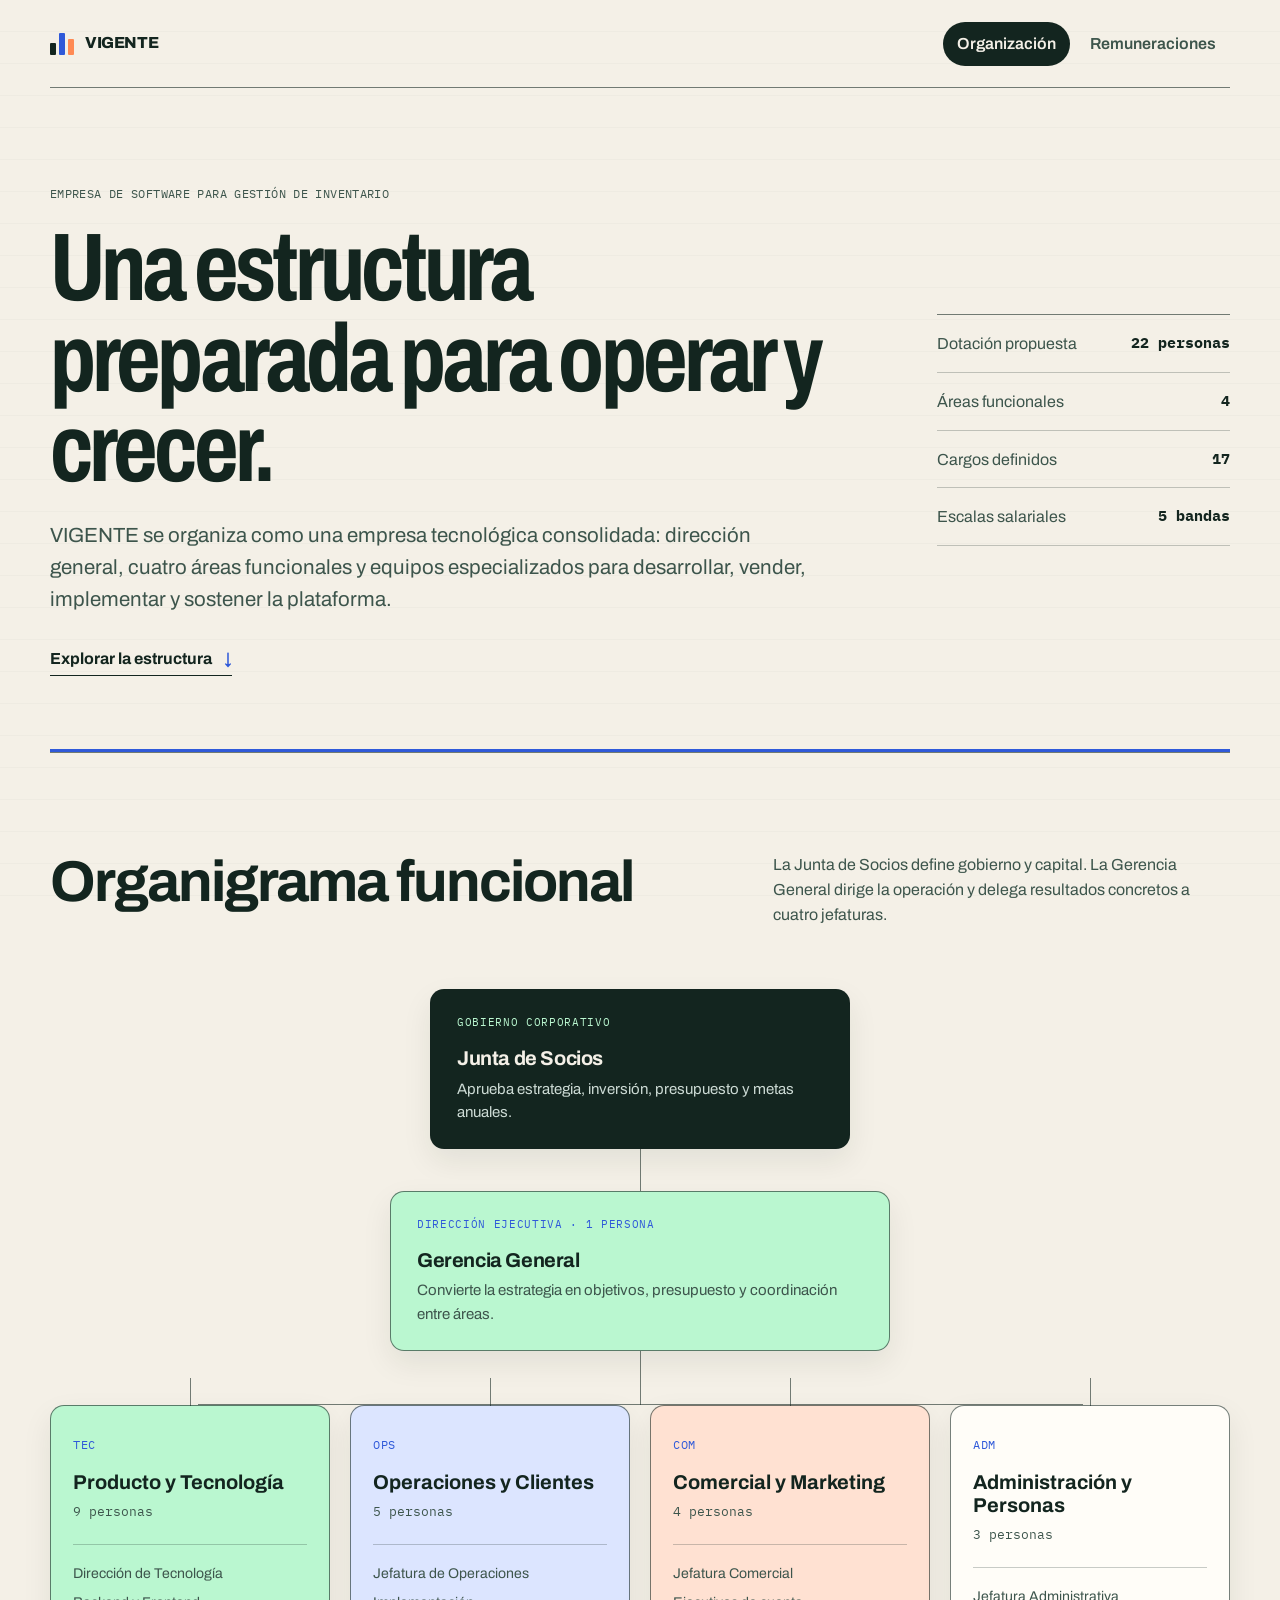
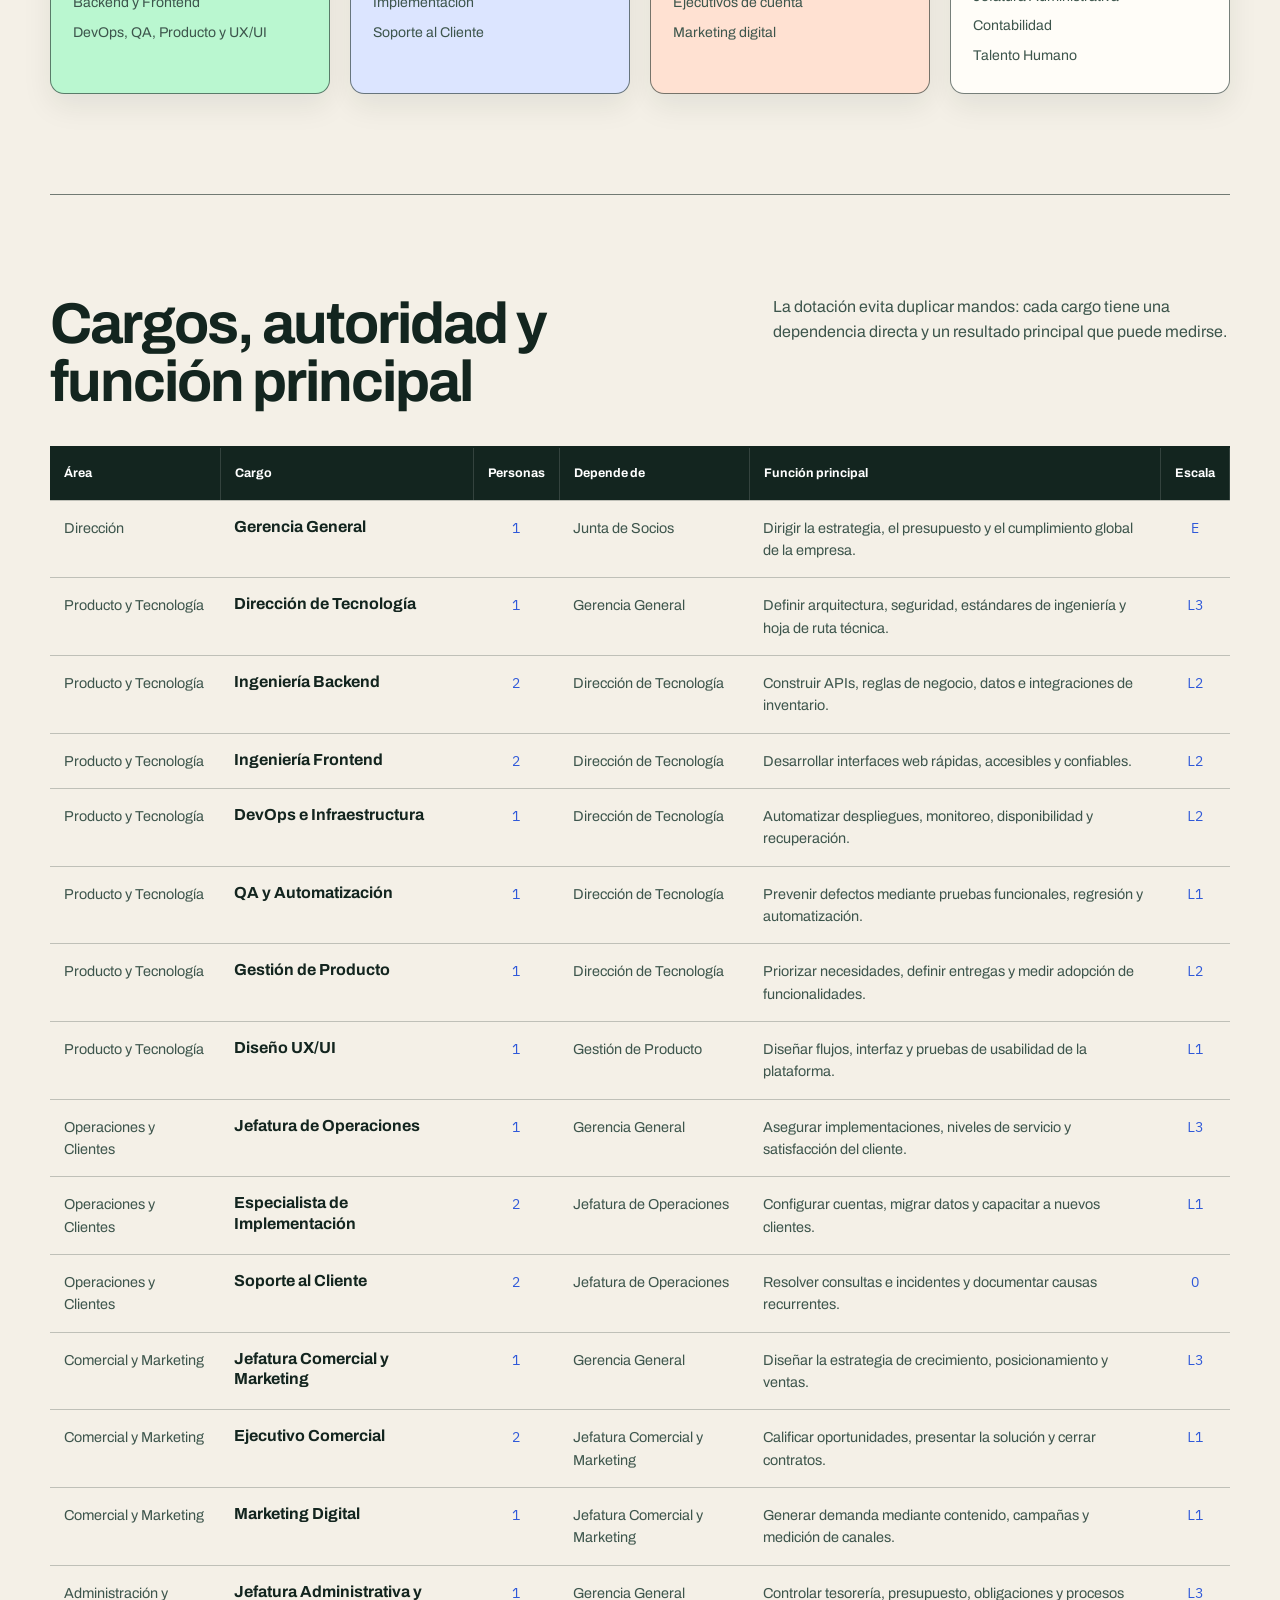
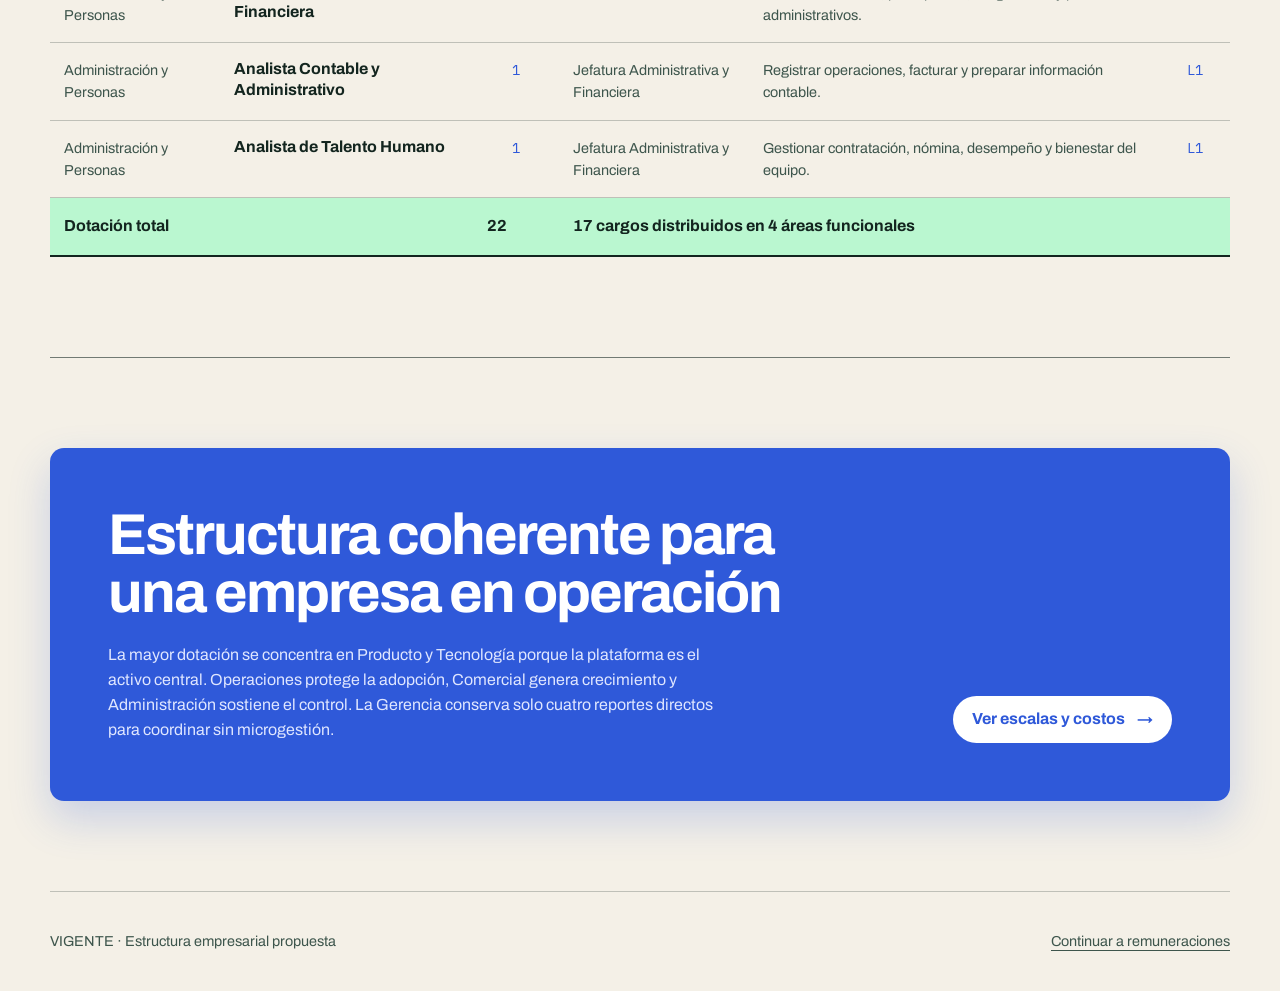
==== commit eb2d62fd: "Completar estructura empresarial y escalas salariales" ====
--- a/index.html
+++ b/index.html
@@ -53,26 +53,27 @@
     <section class="section-block role-section" aria-labelledby="titulo-cargos">
       <div class="section-heading compact-heading"><h2 id="titulo-cargos">Cargos, autoridad y función principal</h2><p>La dotación evita duplicar mandos: cada cargo tiene una dependencia directa y un resultado principal que puede medirse.</p></div>
       <div class="role-table-wrap" tabindex="0" role="region" aria-label="Detalle de cargos y funciones; desplácese horizontalmente en pantallas pequeñas">
+        <p class="mobile-scroll-hint">Deslice horizontalmente para consultar todas las columnas. El área permanece visible.</p>
         <table class="role-matrix">
-          <thead><tr><th>Área</th><th>Cargo</th><th>Personas</th><th>Depende de</th><th>Función principal</th><th>Escala</th></tr></thead>
+          <thead><tr><th scope="col">Área</th><th scope="col">Cargo</th><th scope="col">Personas</th><th scope="col">Depende de</th><th scope="col">Función principal</th><th scope="col">Escala</th></tr></thead>
           <tbody>
-            <tr><td>Dirección</td><th>Gerencia General</th><td>1</td><td>Junta de Socios</td><td>Dirigir la estrategia, el presupuesto y el cumplimiento global de la empresa.</td><td>E</td></tr>
-            <tr><td>Producto y Tecnología</td><th>Dirección de Tecnología</th><td>1</td><td>Gerencia General</td><td>Definir arquitectura, seguridad, estándares de ingeniería y hoja de ruta técnica.</td><td>L3</td></tr>
-            <tr><td>Producto y Tecnología</td><th>Ingeniería Backend</th><td>2</td><td>Dirección de Tecnología</td><td>Construir APIs, reglas de negocio, datos e integraciones de inventario.</td><td>L2</td></tr>
-            <tr><td>Producto y Tecnología</td><th>Ingeniería Frontend</th><td>2</td><td>Dirección de Tecnología</td><td>Desarrollar interfaces web rápidas, accesibles y confiables.</td><td>L2</td></tr>
-            <tr><td>Producto y Tecnología</td><th>DevOps e Infraestructura</th><td>1</td><td>Dirección de Tecnología</td><td>Automatizar despliegues, monitoreo, disponibilidad y recuperación.</td><td>L2</td></tr>
-            <tr><td>Producto y Tecnología</td><th>QA y Automatización</th><td>1</td><td>Dirección de Tecnología</td><td>Prevenir defectos mediante pruebas funcionales, regresión y automatización.</td><td>L1</td></tr>
-            <tr><td>Producto y Tecnología</td><th>Gestión de Producto</th><td>1</td><td>Dirección de Tecnología</td><td>Priorizar necesidades, definir entregas y medir adopción de funcionalidades.</td><td>L2</td></tr>
-            <tr><td>Producto y Tecnología</td><th>Diseño UX/UI</th><td>1</td><td>Gestión de Producto</td><td>Diseñar flujos, interfaz y pruebas de usabilidad de la plataforma.</td><td>L1</td></tr>
-            <tr><td>Operaciones y Clientes</td><th>Jefatura de Operaciones</th><td>1</td><td>Gerencia General</td><td>Asegurar implementaciones, niveles de servicio y satisfacción del cliente.</td><td>L3</td></tr>
-            <tr><td>Operaciones y Clientes</td><th>Especialista de Implementación</th><td>2</td><td>Jefatura de Operaciones</td><td>Configurar cuentas, migrar datos y capacitar a nuevos clientes.</td><td>L1</td></tr>
-            <tr><td>Operaciones y Clientes</td><th>Soporte al Cliente</th><td>2</td><td>Jefatura de Operaciones</td><td>Resolver consultas e incidentes y documentar causas recurrentes.</td><td>O</td></tr>
-            <tr><td>Comercial y Marketing</td><th>Jefatura Comercial y Marketing</th><td>1</td><td>Gerencia General</td><td>Diseñar la estrategia de crecimiento, posicionamiento y ventas.</td><td>L3</td></tr>
-            <tr><td>Comercial y Marketing</td><th>Ejecutivo Comercial</th><td>2</td><td>Jefatura Comercial</td><td>Calificar oportunidades, presentar la solución y cerrar contratos.</td><td>L1</td></tr>
-            <tr><td>Comercial y Marketing</td><th>Marketing Digital</th><td>1</td><td>Jefatura Comercial</td><td>Generar demanda mediante contenido, campañas y medición de canales.</td><td>L1</td></tr>
-            <tr><td>Administración y Personas</td><th>Jefatura Administrativa y Financiera</th><td>1</td><td>Gerencia General</td><td>Controlar tesorería, presupuesto, obligaciones y procesos administrativos.</td><td>L3</td></tr>
-            <tr><td>Administración y Personas</td><th>Analista Contable y Administrativo</th><td>1</td><td>Jefatura Administrativa</td><td>Registrar operaciones, facturar y preparar información contable.</td><td>L1</td></tr>
-            <tr><td>Administración y Personas</td><th>Analista de Talento Humano</th><td>1</td><td>Jefatura Administrativa</td><td>Gestionar contratación, nómina, desempeño y bienestar del equipo.</td><td>L1</td></tr>
+            <tr><td>Dirección</td><th scope="row">Gerencia General</th><td>1</td><td>Junta de Socios</td><td>Dirigir la estrategia, el presupuesto y el cumplimiento global de la empresa.</td><td>E</td></tr>
+            <tr><td>Producto y Tecnología</td><th scope="row">Dirección de Tecnología</th><td>1</td><td>Gerencia General</td><td>Definir arquitectura, seguridad, estándares de ingeniería y hoja de ruta técnica.</td><td>L3</td></tr>
+            <tr><td>Producto y Tecnología</td><th scope="row">Ingeniería Backend</th><td>2</td><td>Dirección de Tecnología</td><td>Construir APIs, reglas de negocio, datos e integraciones de inventario.</td><td>L2</td></tr>
+            <tr><td>Producto y Tecnología</td><th scope="row">Ingeniería Frontend</th><td>2</td><td>Dirección de Tecnología</td><td>Desarrollar interfaces web rápidas, accesibles y confiables.</td><td>L2</td></tr>
+            <tr><td>Producto y Tecnología</td><th scope="row">DevOps e Infraestructura</th><td>1</td><td>Dirección de Tecnología</td><td>Automatizar despliegues, monitoreo, disponibilidad y recuperación.</td><td>L2</td></tr>
+            <tr><td>Producto y Tecnología</td><th scope="row">QA y Automatización</th><td>1</td><td>Dirección de Tecnología</td><td>Prevenir defectos mediante pruebas funcionales, regresión y automatización.</td><td>L1</td></tr>
+            <tr><td>Producto y Tecnología</td><th scope="row">Gestión de Producto</th><td>1</td><td>Dirección de Tecnología</td><td>Priorizar necesidades, definir entregas y medir adopción de funcionalidades.</td><td>L2</td></tr>
+            <tr><td>Producto y Tecnología</td><th scope="row">Diseño UX/UI</th><td>1</td><td>Gestión de Producto</td><td>Diseñar flujos, interfaz y pruebas de usabilidad de la plataforma.</td><td>L1</td></tr>
+            <tr><td>Operaciones y Clientes</td><th scope="row">Jefatura de Operaciones</th><td>1</td><td>Gerencia General</td><td>Asegurar implementaciones, niveles de servicio y satisfacción del cliente.</td><td>L3</td></tr>
+            <tr><td>Operaciones y Clientes</td><th scope="row">Especialista de Implementación</th><td>2</td><td>Jefatura de Operaciones</td><td>Configurar cuentas, migrar datos y capacitar a nuevos clientes.</td><td>L1</td></tr>
+            <tr><td>Operaciones y Clientes</td><th scope="row">Soporte al Cliente</th><td>2</td><td>Jefatura de Operaciones</td><td>Resolver consultas e incidentes y documentar causas recurrentes.</td><td>O</td></tr>
+            <tr><td>Comercial y Marketing</td><th scope="row">Jefatura Comercial y Marketing</th><td>1</td><td>Gerencia General</td><td>Diseñar la estrategia de crecimiento, posicionamiento y ventas.</td><td>L3</td></tr>
+            <tr><td>Comercial y Marketing</td><th scope="row">Ejecutivo Comercial</th><td>2</td><td>Jefatura Comercial y Marketing</td><td>Calificar oportunidades, presentar la solución y cerrar contratos.</td><td>L1</td></tr>
+            <tr><td>Comercial y Marketing</td><th scope="row">Marketing Digital</th><td>1</td><td>Jefatura Comercial y Marketing</td><td>Generar demanda mediante contenido, campañas y medición de canales.</td><td>L1</td></tr>
+            <tr><td>Administración y Personas</td><th scope="row">Jefatura Administrativa y Financiera</th><td>1</td><td>Gerencia General</td><td>Controlar tesorería, presupuesto, obligaciones y procesos administrativos.</td><td>L3</td></tr>
+            <tr><td>Administración y Personas</td><th scope="row">Analista Contable y Administrativo</th><td>1</td><td>Jefatura Administrativa y Financiera</td><td>Registrar operaciones, facturar y preparar información contable.</td><td>L1</td></tr>
+            <tr><td>Administración y Personas</td><th scope="row">Analista de Talento Humano</th><td>1</td><td>Jefatura Administrativa y Financiera</td><td>Gestionar contratación, nómina, desempeño y bienestar del equipo.</td><td>L1</td></tr>
           </tbody>
           <tfoot><tr><th colspan="2">Dotación total</th><td>22</td><td colspan="3">17 cargos distribuidos en 4 áreas funcionales</td></tr></tfoot>
         </table>
--- a/styles.css
+++ b/styles.css
@@ -68,7 +68,7 @@
   gap: 24px;
   border-bottom: 1px solid var(--line-strong);
 }
-.brand { display: inline-flex; gap: 11px; align-items: center; text-decoration: none; font-weight: 800; letter-spacing: -0.025em; }
+.brand { display: inline-flex; min-height: 44px; gap: 11px; align-items: center; text-decoration: none; font-weight: 800; letter-spacing: -0.025em; }
 .brand-mark { display: grid; grid-template-columns: repeat(3, 6px); gap: 3px; align-items: end; height: 22px; }
 .brand-mark i { display: block; width: 6px; background: var(--ink); border-radius: 1px; }
 .brand-mark i:nth-child(1) { height: 12px; }
@@ -183,6 +183,7 @@
 .button-secondary { background: transparent; color: var(--ink); border-color: var(--line-strong); }
 .button-link:hover, .button-primary:hover { background: var(--mint); color: var(--ink); }
 .button-secondary:hover { background: var(--paper-deep); }
+.button-primary:disabled { cursor: not-allowed; opacity: .48; }
 
 .site-footer { width: var(--page); margin: 0 auto; min-height: 100px; display: flex; align-items: center; justify-content: space-between; gap: 24px; color: var(--ink-soft); font-size: .9rem; border-top: 1px solid var(--line); }
 
@@ -199,6 +200,7 @@
 .input-unit, .money-input { display: flex; align-items: center; border-bottom: 2px solid var(--blue); background: var(--blue-soft); }
 .input-unit input, .money-input input { width: 100%; min-width: 0; border: 0; background: transparent; color: var(--ink); padding: 9px 8px 8px; font-family: var(--data); font-variant-numeric: tabular-nums; }
 .input-unit input, .money-input input, .workers-input { min-height: 44px; }
+.input-unit input[readonly] { cursor: default; color: var(--ink-soft); background: rgba(255, 255, 255, .42); }
 input[aria-invalid="true"] { background: #ffe1dc !important; color: #8a1f16 !important; border-bottom-color: #b52b1f !important; }
 .input-unit b, .money-input b { padding: 0 10px; font-weight: 500; color: var(--blue); font-family: var(--data); }
 .input-unit.currency input { order: 2; }
@@ -220,6 +222,7 @@
 .table-heading h2 { margin-bottom: 12px; }
 .table-actions { display: flex; justify-content: flex-end; gap: 10px; }
 .table-wrap { overflow-x: auto; border-top: 2px solid var(--ink); border-bottom: 2px solid var(--ink); }
+.mobile-scroll-hint { display: none; margin: 0 0 12px; color: var(--ink-soft); font-size: .82rem; }
 .payroll-table { width: 100%; min-width: 1340px; border-collapse: collapse; font-variant-numeric: tabular-nums; }
 .payroll-table th, .payroll-table td { padding: 18px 14px; text-align: right; border-bottom: 1px solid var(--line); vertical-align: middle; }
 .payroll-table thead th { height: 82px; background: var(--ink); color: #fff; font-size: .78rem; line-height: 1.3; text-align: center; border-right: 1px solid rgba(255,255,255,.14); }
@@ -297,6 +300,11 @@
   .assumptions { grid-template-columns: repeat(3, 1fr); }
   .assumption-heading { grid-column: 1 / -1; }
   .table-actions { justify-content: flex-start; }
+  .mobile-scroll-hint { display: block; }
+  .role-matrix thead th:first-child, .role-matrix tbody td:first-child, .payroll-table thead th:first-child, .payroll-table tbody th { position: sticky; left: 0; z-index: 2; }
+  .role-matrix tbody td:first-child, .payroll-table tbody th { background: var(--paper); }
+  .role-matrix thead th:first-child, .payroll-table thead th:first-child { z-index: 3; }
+  .payroll-table tbody tr:hover th { background: #eee9df; }
   .calculation-section, .sustainability-section { gap: 50px; }
   .scale-list article { grid-template-columns: 1fr; gap: 18px; }
 }
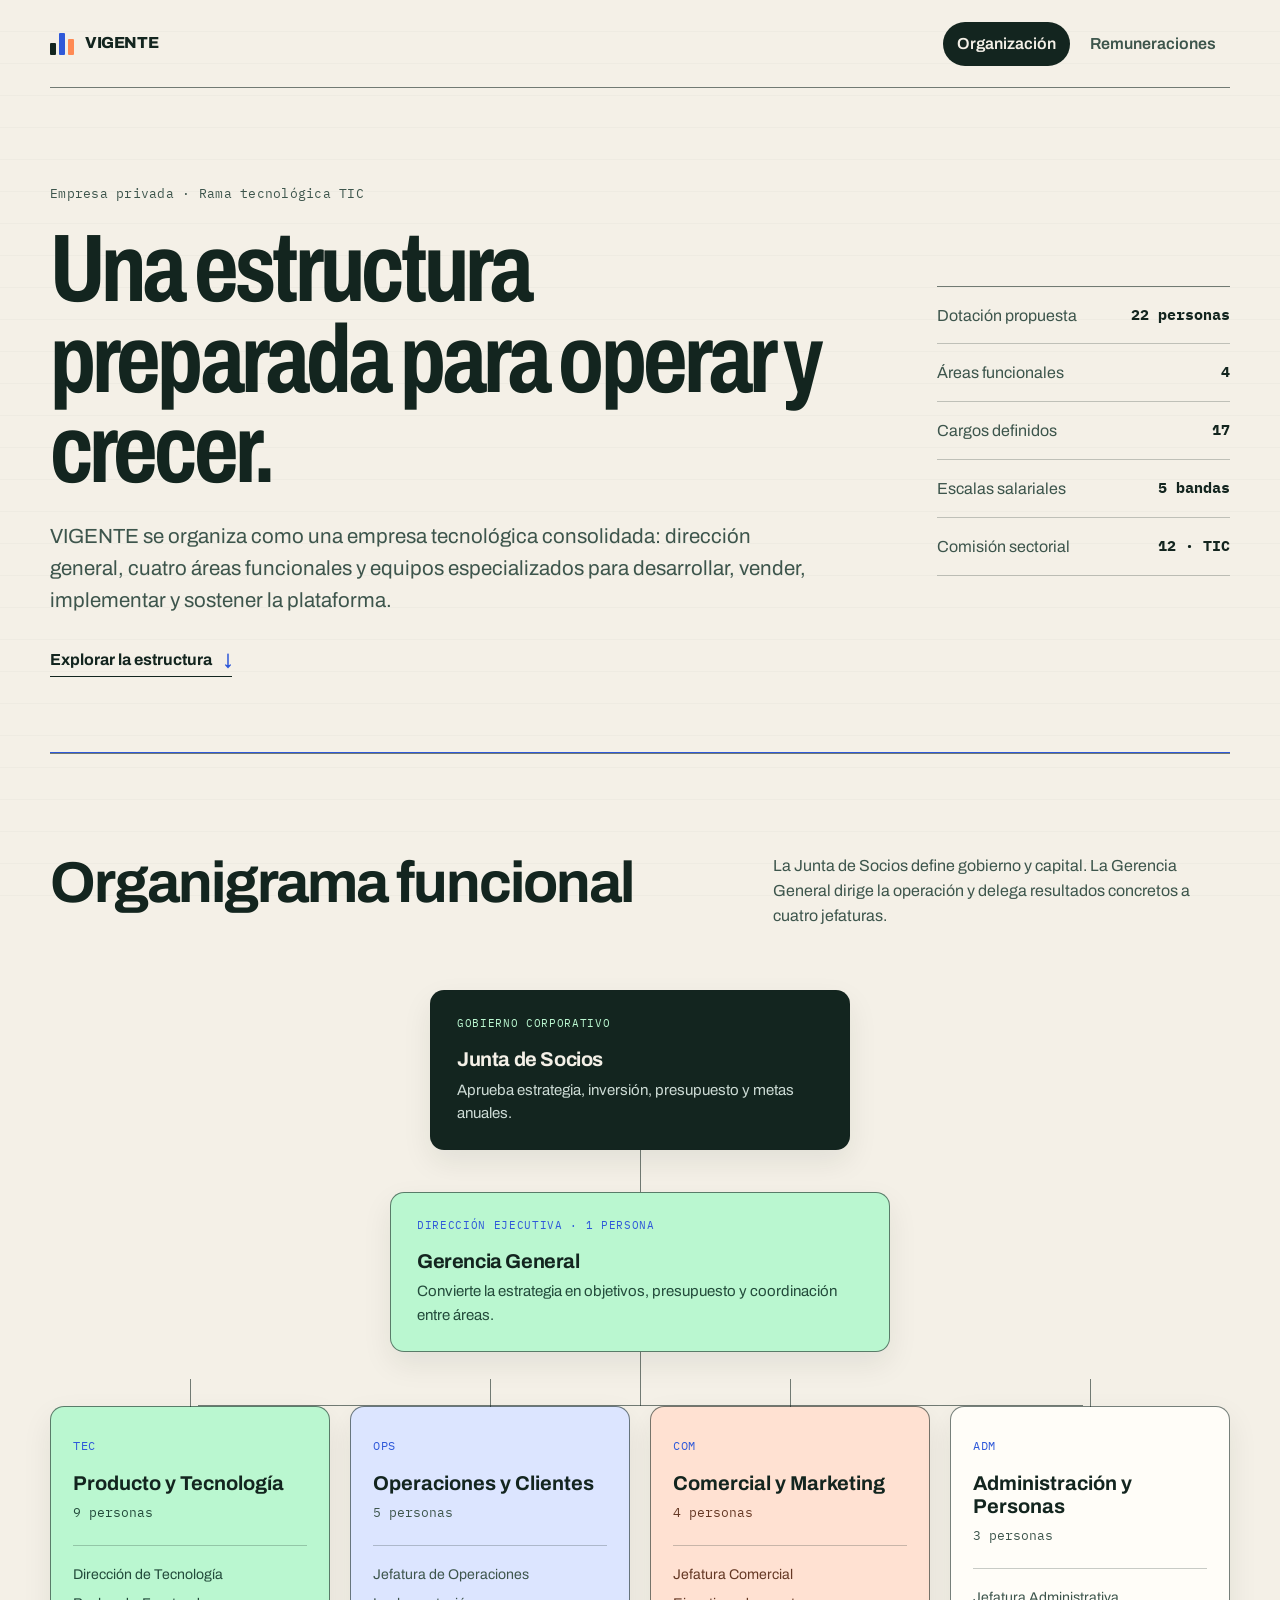
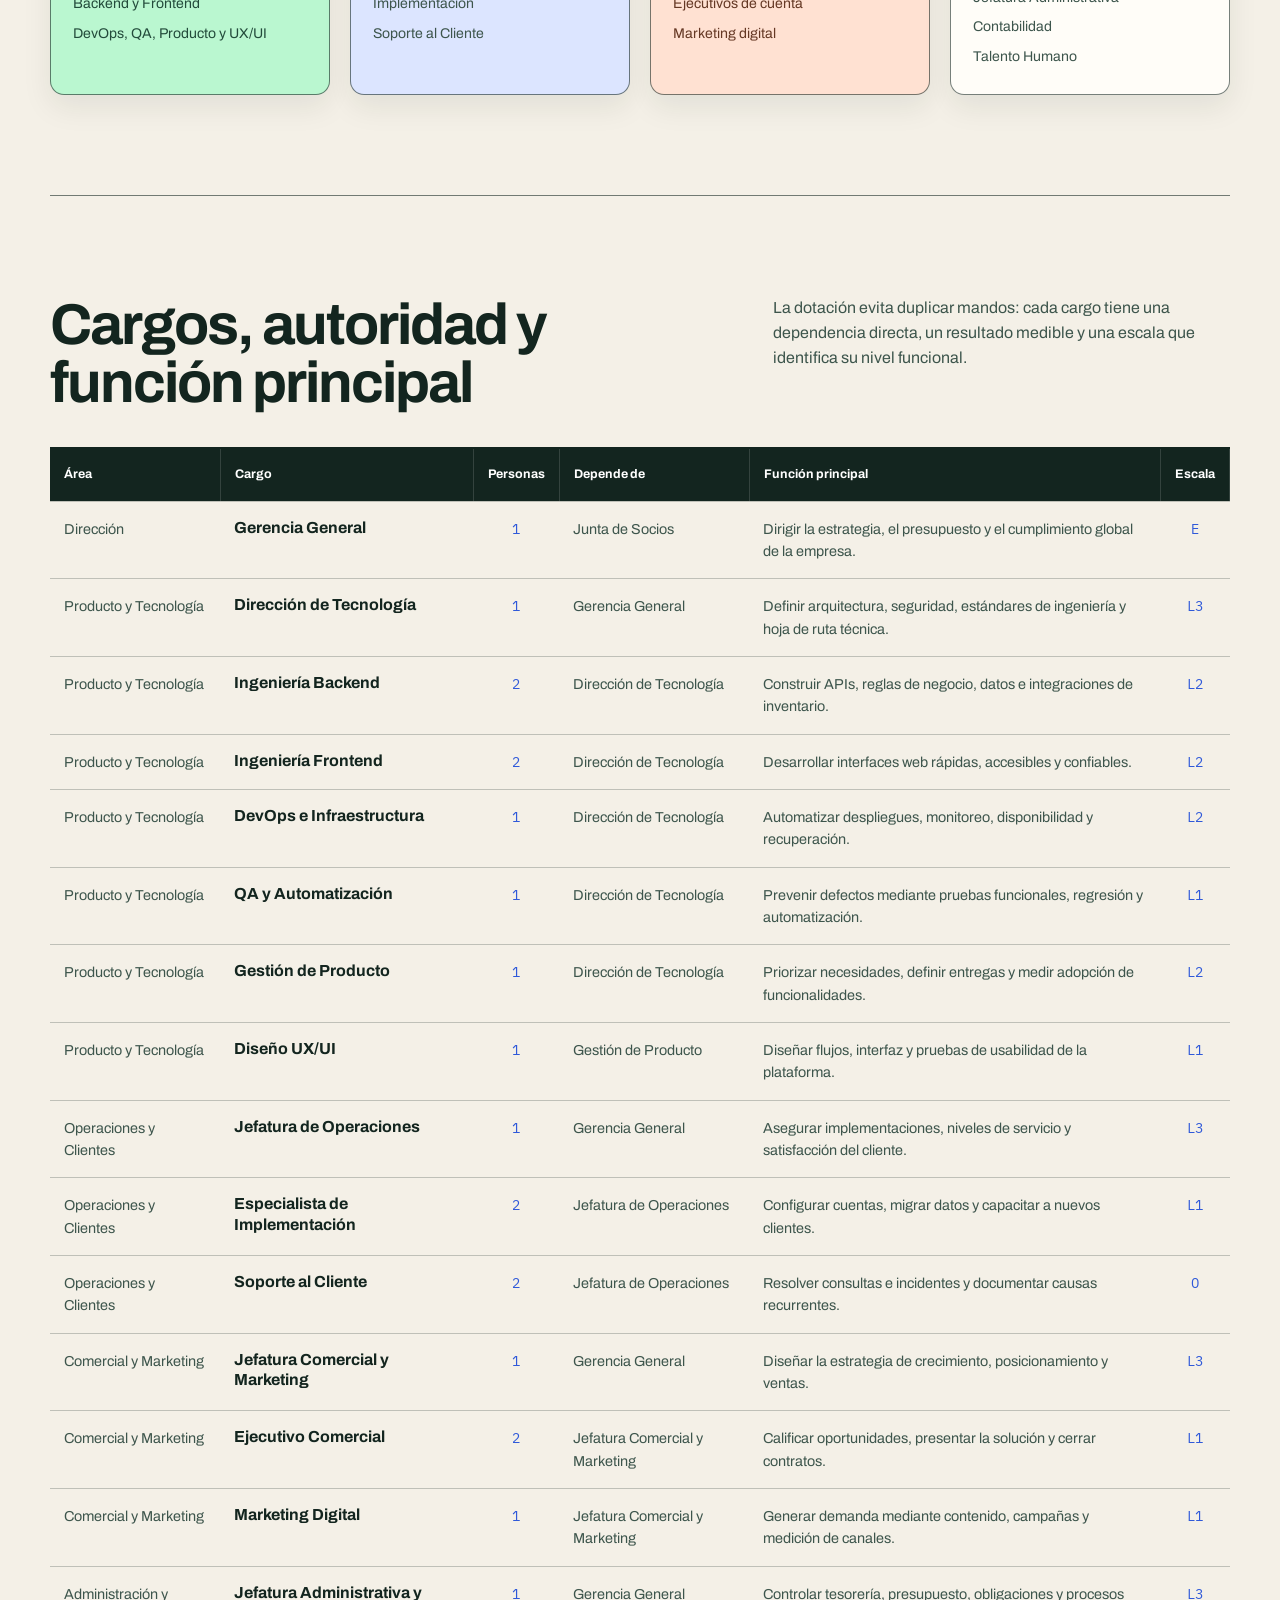
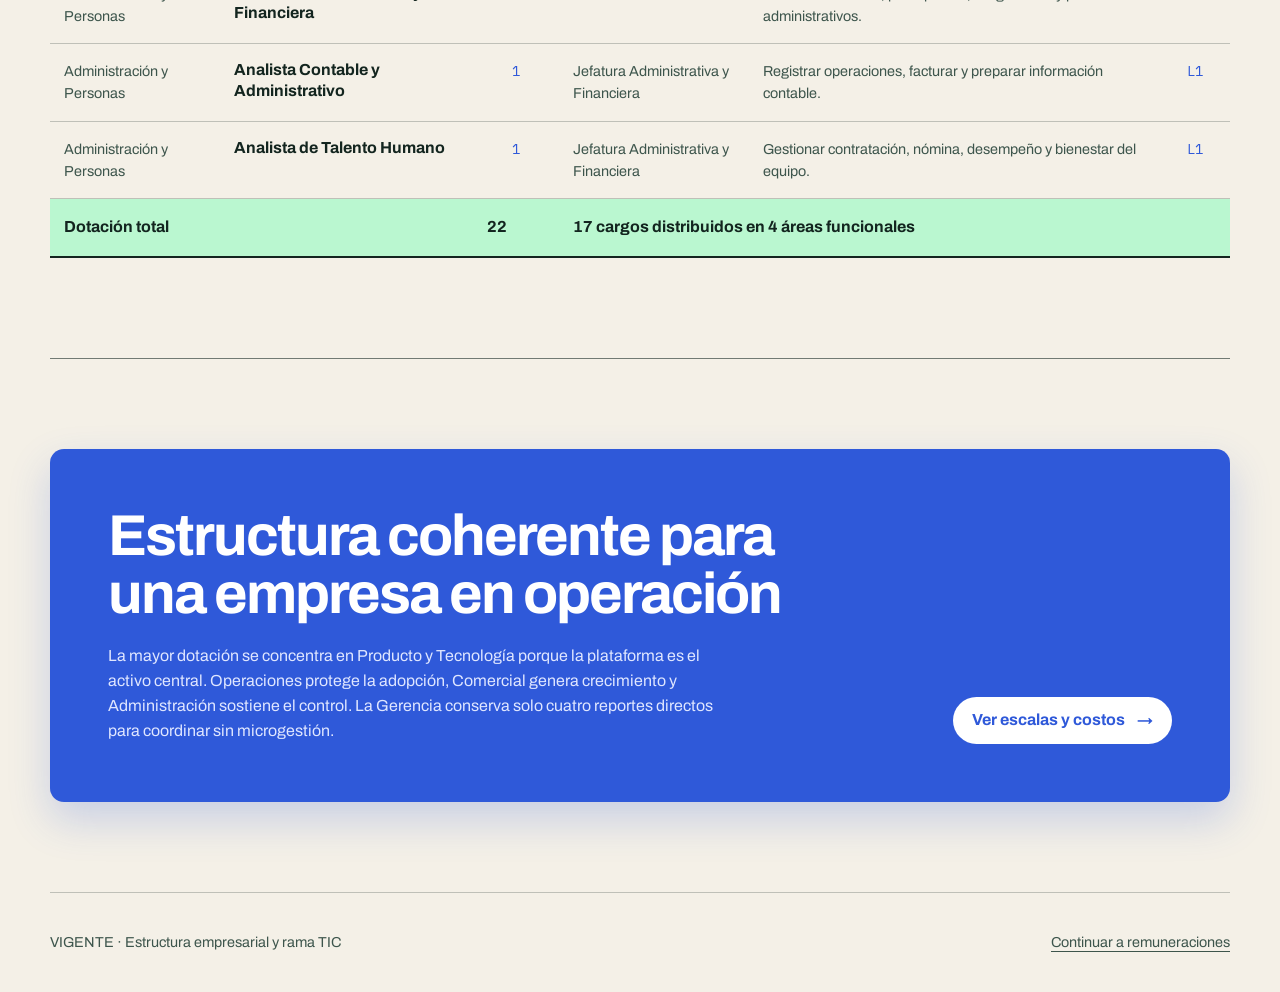
==== commit 6ded6580: "Añadir calculadora individual y control sectorial" ====
--- a/index.html
+++ b/index.html
@@ -21,7 +21,7 @@
   <main id="contenido">
     <section class="hero hero-org" aria-labelledby="titulo-principal">
       <div class="hero-copy">
-        <p class="context-line">Empresa de software para gestión de inventario</p>
+        <p class="context-line">Empresa privada · Rama tecnológica TIC</p>
         <h1 id="titulo-principal">Una estructura preparada para operar y crecer.</h1>
         <p class="lead">VIGENTE se organiza como una empresa tecnológica consolidada: dirección general, cuatro áreas funcionales y equipos especializados para desarrollar, vender, implementar y sostener la plataforma.</p>
         <a class="text-link" href="#estructura">Explorar la estructura <span aria-hidden="true">↓</span></a>
@@ -31,6 +31,7 @@
         <div><span>Áreas funcionales</span><strong>4</strong></div>
         <div><span>Cargos definidos</span><strong>17</strong></div>
         <div><span>Escalas salariales</span><strong>5 bandas</strong></div>
+        <div><span>Comisión sectorial</span><strong>12 · TIC</strong></div>
       </div>
     </section>
 
@@ -51,7 +52,7 @@
     </section>
 
     <section class="section-block role-section" aria-labelledby="titulo-cargos">
-      <div class="section-heading compact-heading"><h2 id="titulo-cargos">Cargos, autoridad y función principal</h2><p>La dotación evita duplicar mandos: cada cargo tiene una dependencia directa y un resultado principal que puede medirse.</p></div>
+      <div class="section-heading compact-heading"><h2 id="titulo-cargos">Cargos, autoridad y función principal</h2><p>La dotación evita duplicar mandos: cada cargo tiene una dependencia directa, un resultado medible y una escala que identifica su nivel funcional.</p></div>
       <div class="role-table-wrap" tabindex="0" role="region" aria-label="Detalle de cargos y funciones; desplácese horizontalmente en pantallas pequeñas">
         <p class="mobile-scroll-hint">Deslice horizontalmente para consultar todas las columnas. El área permanece visible.</p>
         <table class="role-matrix">
@@ -82,6 +83,6 @@
 
     <section class="decision-strip" aria-labelledby="titulo-decision"><div><h2 id="titulo-decision">Estructura coherente para una empresa en operación</h2><p>La mayor dotación se concentra en Producto y Tecnología porque la plataforma es el activo central. Operaciones protege la adopción, Comercial genera crecimiento y Administración sostiene el control. La Gerencia conserva solo cuatro reportes directos para coordinar sin microgestión.</p></div><a class="button-link" href="remuneraciones.html">Ver escalas y costos <span aria-hidden="true">→</span></a></section>
   </main>
-  <footer class="site-footer"><span>VIGENTE · Estructura empresarial propuesta</span><a href="remuneraciones.html">Continuar a remuneraciones</a></footer>
+  <footer class="site-footer"><span>VIGENTE · Estructura empresarial y rama TIC</span><a href="remuneraciones.html">Continuar a remuneraciones</a></footer>
 </body>
 </html>
--- a/styles.css
+++ b/styles.css
@@ -97,13 +97,13 @@
   left: 0;
   right: 0;
   bottom: 0;
-  height: 3px;
+  height: 1px;
   background: var(--blue);
   transform-origin: left;
   animation: scan-in 900ms cubic-bezier(.16, 1, .3, 1) both;
 }
 @keyframes scan-in { from { transform: scaleX(.03); filter: blur(4px); } to { transform: scaleX(1); filter: blur(0); } }
-.context-line { margin: 0 0 20px; color: var(--ink-soft); font-family: var(--data); font-size: .78rem; letter-spacing: .03em; text-transform: uppercase; }
+.context-line { margin: 0 0 20px; color: var(--ink-soft); font-family: var(--data); font-size: .82rem; letter-spacing: .02em; }
 h1, h2, h3, p { margin-top: 0; }
 h1 { max-width: 880px; margin-bottom: 26px; font-size: clamp(3.3rem, 8vw, 6rem); line-height: .94; letter-spacing: -.04em; font-stretch: condensed; }
 .lead { max-width: 66ch; margin-bottom: 32px; font-size: clamp(1.08rem, 2vw, 1.28rem); color: var(--ink-soft); }
@@ -116,7 +116,7 @@
 
 .section-block { padding: 100px 0; border-bottom: 1px solid var(--line-strong); }
 .section-heading { display: grid; grid-template-columns: minmax(0, 1fr) minmax(280px, .7fr); gap: 70px; align-items: start; margin-bottom: 62px; }
-.section-heading h2, .calculation-section h2, .sustainability-section h2, .method-section h2, .decision-strip h2 { font-size: clamp(2.2rem, 4.5vw, 4rem); line-height: 1; letter-spacing: -.035em; margin-bottom: 0; }
+.section-heading h2, .calculation-section h2, .sustainability-section h2, .method-section h2, .decision-strip h2, .individual-calculator h2 { font-size: clamp(2.2rem, 4.5vw, 4rem); line-height: 1; letter-spacing: -.035em; margin-bottom: 0; }
 .section-heading p { max-width: 52ch; color: var(--ink-soft); margin-bottom: 0; }
 
 .org-chart { width: min(980px, 100%); margin: 0 auto; }
@@ -131,6 +131,7 @@
 .org-spine { width: 1px; height: 42px; margin: 0 auto; background: var(--line-strong); }
 .org-spine-short { height: 54px; }
 .org-ceo { width: min(500px, 100%); margin: 0 auto; background: var(--mint); }
+.org-ceo p, .department-node.tech p, .department-node.tech ul { color: #234b3b; }
 .department-grid { position: relative; display: grid; grid-template-columns: repeat(4, minmax(0, 1fr)); gap: 20px; }
 .department-grid::before { content: ""; position: absolute; left: 12.5%; right: 12.5%; top: -1px; border-top: 1px solid var(--line-strong); }
 .department-node { position: relative; min-height: 270px; padding: 26px 22px; background: var(--white); border: 1px solid var(--line-strong); border-radius: var(--radius); box-shadow: 0 12px 30px rgba(19, 37, 31, .08); }
@@ -143,6 +144,7 @@
 .department-node.tech { background: var(--mint); }
 .department-node.operations { background: var(--blue-soft); }
 .department-node.sales { background: #ffe1d2; }
+.department-node.sales p, .department-node.sales ul { color: #653824; }
 .org-branches { height: 54px; width: 50%; margin: 0 auto; border-left: 1px solid var(--line-strong); border-right: 1px solid var(--line-strong); border-top: 1px solid var(--line-strong); position: relative; }
 .org-branches::before { content: ""; position: absolute; top: -55px; left: 50%; height: 55px; border-left: 1px solid var(--line-strong); }
 .org-directors { display: grid; grid-template-columns: 1fr 1fr; gap: 70px; }
@@ -193,8 +195,8 @@
 .total-display span, .total-display small { display: block; color: var(--ink-soft); }
 .total-display strong { display: block; margin: 8px 0 4px; color: var(--blue); font-family: var(--data); font-size: clamp(2.1rem, 4vw, 3.6rem); line-height: 1; letter-spacing: -.04em; font-variant-numeric: tabular-nums; }
 .total-display small { font-family: var(--data); }
-.assumptions { display: grid; grid-template-columns: minmax(240px, 1.2fr) repeat(3, minmax(150px, .55fr)); gap: 28px; padding: 38px 0; border-bottom: 1px solid var(--line-strong); align-items: end; }
-.assumption-heading h2 { font-size: 1.22rem; margin-bottom: 5px; }
+.assumptions { display: grid; grid-template-columns: minmax(220px, 1.1fr) repeat(4, minmax(135px, .55fr)); gap: 24px; padding: 38px 0; border-bottom: 1px solid var(--line-strong); align-items: end; }
+.assumption-heading h2 { font-size: 1.3rem; margin-bottom: 5px; }
 .assumption-heading p { color: var(--ink-soft); font-size: .9rem; margin: 0; }
 .assumptions label { display: grid; gap: 8px; color: var(--ink-soft); font-size: .82rem; }
 .input-unit, .money-input { display: flex; align-items: center; border-bottom: 2px solid var(--blue); background: var(--blue-soft); }
@@ -215,7 +217,7 @@
 .scale-code, .band-chip { display: inline-flex; align-items: center; justify-content: center; min-width: 38px; min-height: 30px; padding: 4px 8px; border-radius: 999px; background: var(--blue); color: #fff; font-family: var(--data); font-size: .74rem; }
 .scale-list dl { display: grid; grid-template-columns: repeat(3, 1fr); gap: 28px; margin: 0; }
 .scale-list dl div { border-left: 1px solid var(--line); padding-left: 18px; }
-.scale-list dt { color: var(--ink-soft); font-family: var(--data); font-size: .68rem; text-transform: uppercase; letter-spacing: .05em; }
+.scale-list dt { color: var(--ink-soft); font-family: var(--data); font-size: .72rem; text-transform: uppercase; letter-spacing: .05em; }
 .scale-list dd { margin: 5px 0 0; font-family: var(--data); font-size: 1rem; }
 .scale-note { max-width: 78ch; margin: 22px 0 0; color: var(--ink-soft); font-size: .9rem; }
 .table-heading { align-items: end; margin-bottom: 28px; }
@@ -244,6 +246,41 @@
 .table-note { max-width: 86ch; color: var(--ink-soft); margin: 18px 0 0; font-size: .9rem; }
 .table-note strong { color: var(--ink); }
 
+.individual-calculator { padding-top: 100px; }
+.calculator-heading { margin-bottom: 48px; }
+.calculator-grid { display: grid; grid-template-columns: minmax(0, .9fr) minmax(420px, 1.1fr); gap: clamp(48px, 7vw, 88px); align-items: start; }
+.calculator-form { display: grid; grid-template-columns: repeat(2, minmax(0, 1fr)); gap: 24px 20px; padding-top: 28px; border-top: 2px solid var(--ink); }
+.calculator-field { display: grid; gap: 8px; min-width: 0; }
+.calculator-field-wide { grid-column: 1 / -1; }
+.calculator-field > label, .hours-grid label { display: grid; gap: 7px; color: var(--ink-soft); font-size: .82rem; }
+.calculator-field label small, .hours-grid small { color: var(--ink-soft); font-weight: 400; }
+.hours-fieldset { margin: 4px 0 0; padding: 24px 0 0; border: 0; border-top: 1px solid var(--line); }
+.hours-fieldset legend { padding: 0; font-weight: 700; }
+.hours-fieldset > p { margin: 4px 0 18px; color: var(--ink-soft); font-family: var(--data); font-size: .76rem; }
+.hours-grid { display: grid; grid-template-columns: repeat(3, 1fr); gap: 12px; }
+.hours-grid input { width: 100%; min-height: 44px; padding: 9px 10px; color: var(--ink); background: var(--blue-soft); border: 0; border-bottom: 2px solid var(--blue); font-family: var(--data); text-align: right; }
+.salary-status { grid-column: 1 / -1; min-height: 48px; padding: 13px 15px; border: 1px solid var(--line); border-radius: 8px; color: var(--ink-soft); background: var(--paper-deep); font-size: .88rem; }
+.salary-status.is-valid { color: #17492d; background: #d8f5e3; border-color: #66a77e; }
+.salary-status.is-warning { color: #7c1f16; background: #ffe1dc; border-color: #cf5549; }
+.pay-slip { overflow: hidden; color: #fff; background: var(--ink); border-radius: var(--radius); box-shadow: 0 20px 44px rgba(19, 37, 31, .18); }
+.pay-slip-total { padding: 30px 32px 28px; border-bottom: 1px solid rgba(255, 255, 255, .2); }
+.pay-slip-total span, .pay-slip-total small { display: block; color: #c7d8d1; }
+.pay-slip-total strong { display: block; margin: 10px 0 6px; color: var(--mint); font-family: var(--data); font-size: clamp(2.25rem, 5vw, 4rem); line-height: 1; letter-spacing: -.035em; font-variant-numeric: tabular-nums; }
+.pay-slip-lines { margin: 0; padding: 14px 32px 20px; }
+.pay-slip-lines div, .benefit-annex dl div { display: flex; align-items: baseline; justify-content: space-between; gap: 24px; padding: 10px 0; border-bottom: 1px solid rgba(255, 255, 255, .14); }
+.pay-slip-lines dt, .benefit-annex dt { color: #c7d8d1; }
+.pay-slip-lines dd, .benefit-annex dd { margin: 0; font-family: var(--data); font-variant-numeric: tabular-nums; white-space: nowrap; }
+.pay-slip-lines .pay-slip-subtotal { margin-top: 6px; padding-top: 16px; border-top: 1px solid rgba(255, 255, 255, .42); font-weight: 700; }
+.benefit-annex { margin: 0 32px; padding: 22px 0 20px; border-top: 2px solid var(--mint); }
+.benefit-annex h3 { margin-bottom: 8px; color: var(--mint); font-size: 1rem; }
+.benefit-annex dl { margin: 0; }
+.employer-cost { display: grid; grid-template-columns: minmax(0, 1fr) auto; gap: 5px 24px; align-items: end; padding: 24px 32px 26px; color: var(--ink); background: var(--mint); }
+.employer-cost span { font-weight: 700; line-height: 1.25; }
+.employer-cost strong { font-family: var(--data); font-size: 1.35rem; font-variant-numeric: tabular-nums; }
+.employer-cost small { grid-column: 1 / -1; color: #315442; }
+.calculator-note { max-width: 88ch; margin: 28px 0 0; color: var(--ink-soft); font-size: .88rem; }
+.calculator-note strong { color: var(--ink); }
+
 .calculation-section { display: grid; grid-template-columns: minmax(250px, .65fr) minmax(0, 1.35fr); gap: 80px; padding: 100px 0; border-bottom: 1px solid var(--line-strong); }
 .calculation-copy h2 { margin-bottom: 20px; }
 .calculation-copy p { color: var(--ink-soft); }
@@ -297,7 +334,7 @@
   .role-row dl div:last-child { grid-column: 1 / -1; }
   .decision-strip { grid-template-columns: 1fr; }
   .decision-strip .button-link { justify-self: start; }
-  .assumptions { grid-template-columns: repeat(3, 1fr); }
+  .assumptions { grid-template-columns: repeat(2, 1fr); }
   .assumption-heading { grid-column: 1 / -1; }
   .table-actions { justify-content: flex-start; }
   .mobile-scroll-hint { display: block; }
@@ -307,6 +344,7 @@
   .payroll-table tbody tr:hover th { background: #eee9df; }
   .calculation-section, .sustainability-section { gap: 50px; }
   .scale-list article { grid-template-columns: 1fr; gap: 18px; }
+  .calculator-grid { grid-template-columns: 1fr; gap: 50px; }
 }
 
 @media (max-width: 650px) {
@@ -338,6 +376,15 @@
   .scale-list article { padding: 22px 0; }
   .scale-list dl { gap: 10px; }
   .scale-list dl div { padding-left: 10px; }
+  .calculator-form { grid-template-columns: 1fr; }
+  .calculator-field-wide { grid-column: auto; }
+  .hours-fieldset { grid-column: auto; }
+  .hours-grid { grid-template-columns: 1fr; }
+  .salary-status { grid-column: auto; }
+  .pay-slip-total, .pay-slip-lines, .employer-cost { padding-left: 22px; padding-right: 22px; }
+  .benefit-annex { margin-left: 22px; margin-right: 22px; }
+  .employer-cost { grid-template-columns: 1fr; }
+  .employer-cost small { grid-column: auto; }
   .formula-stack li { grid-template-columns: 1fr auto; gap: 8px 16px; }
   .formula-stack code { grid-row: 2; grid-column: 1 / -1; }
   .formula-stack .formula-total { padding: 22px 16px; }
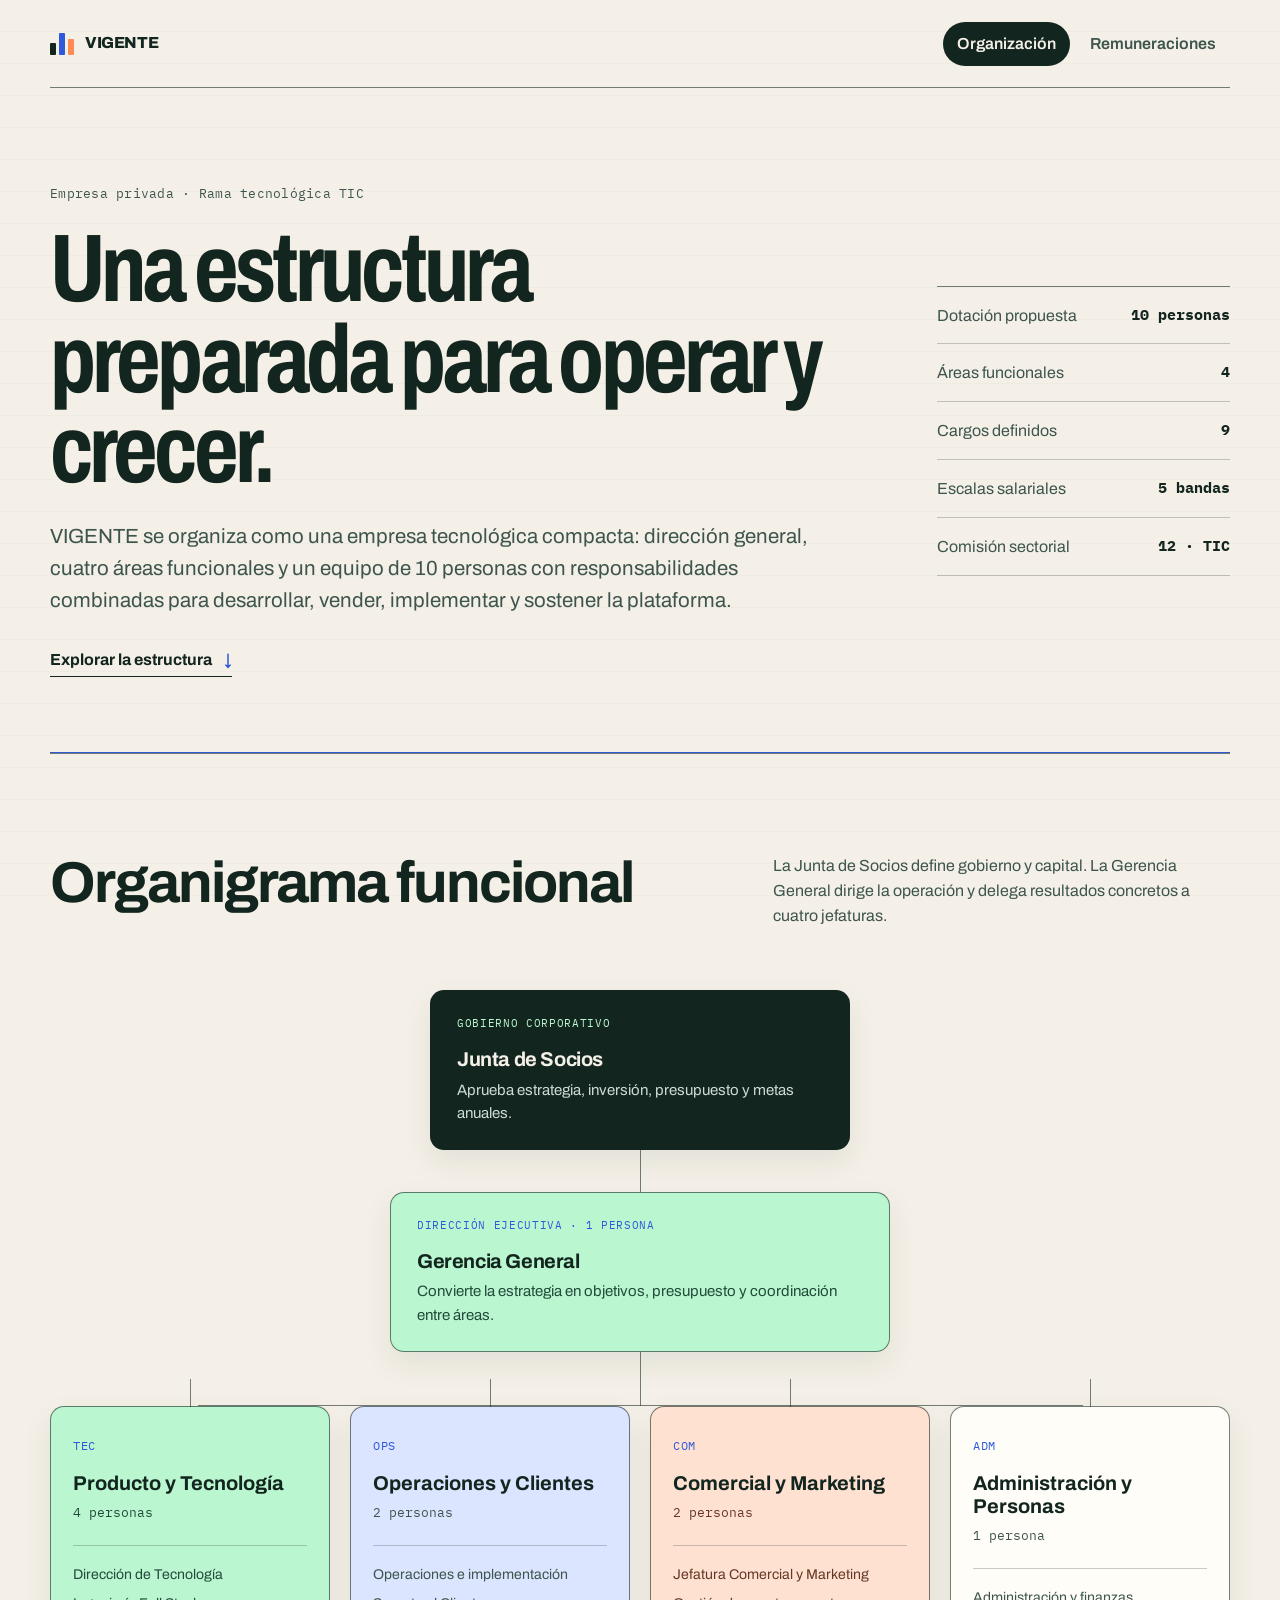
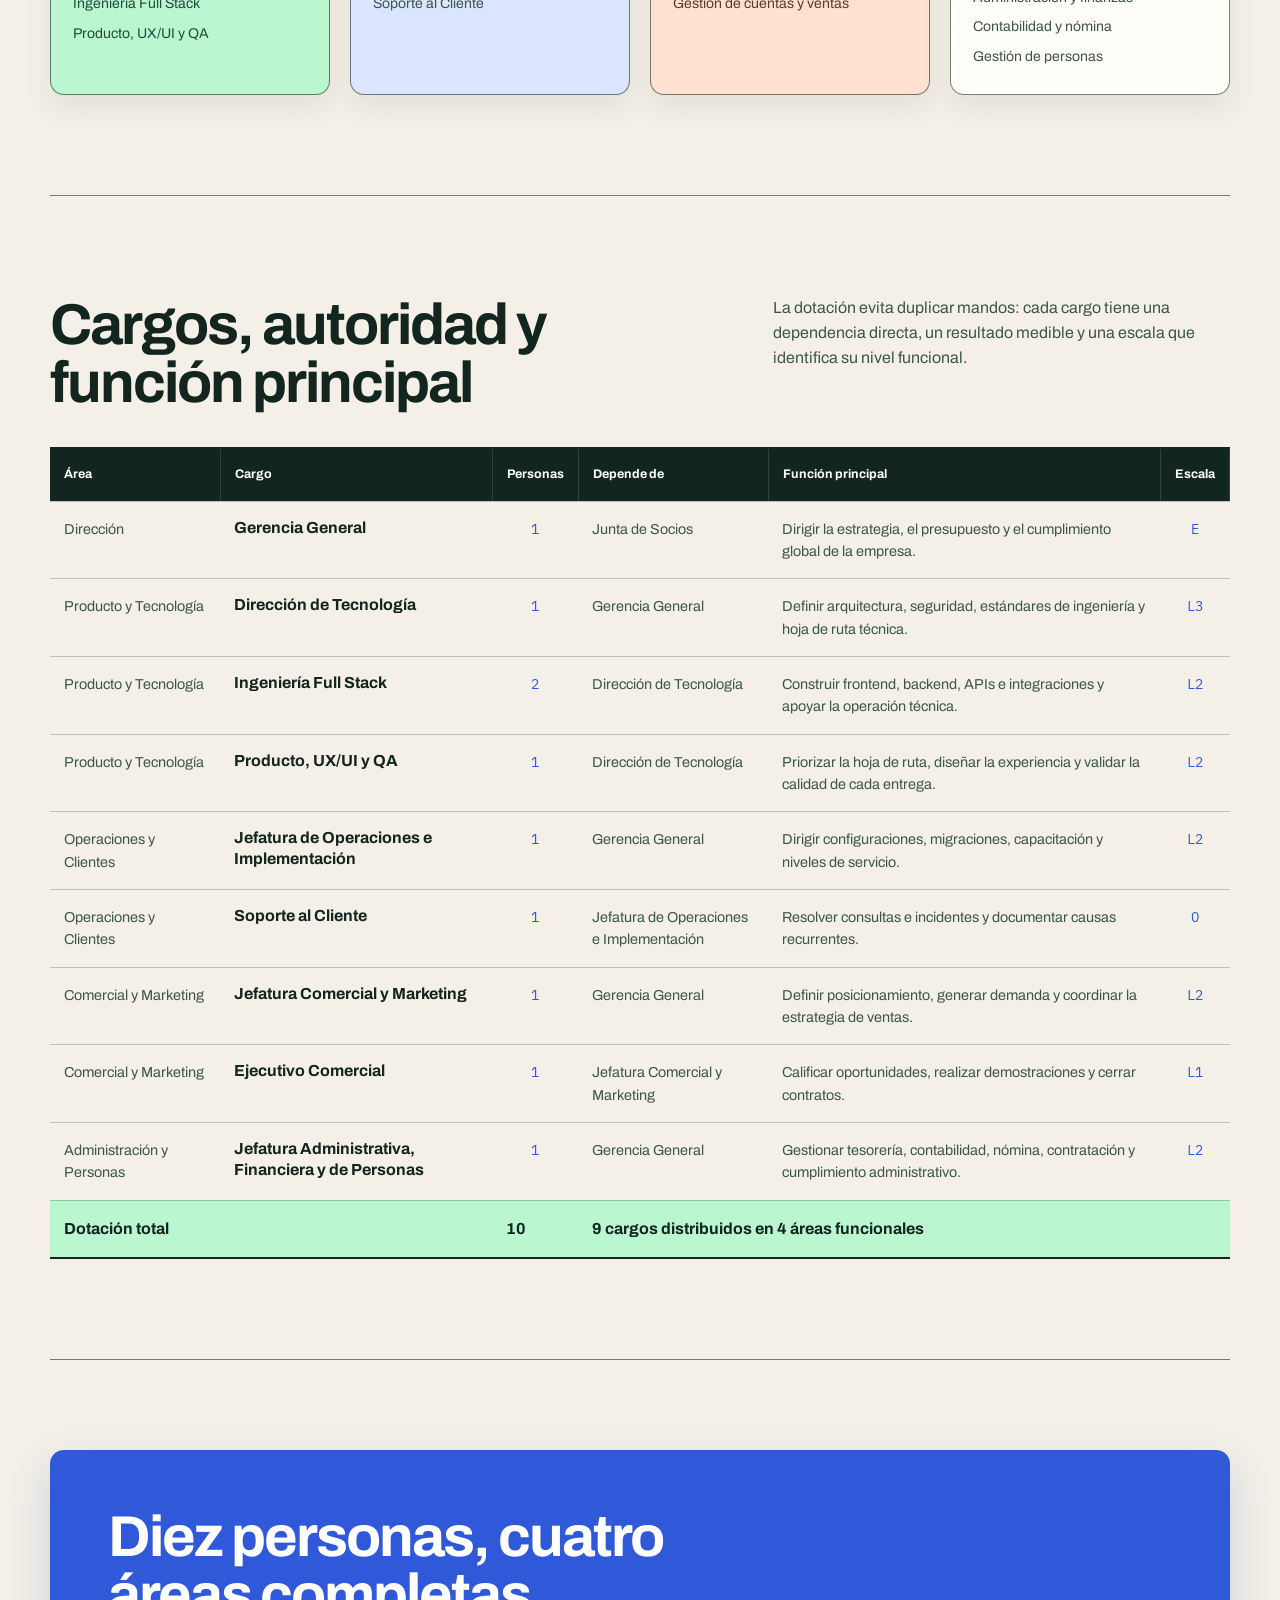
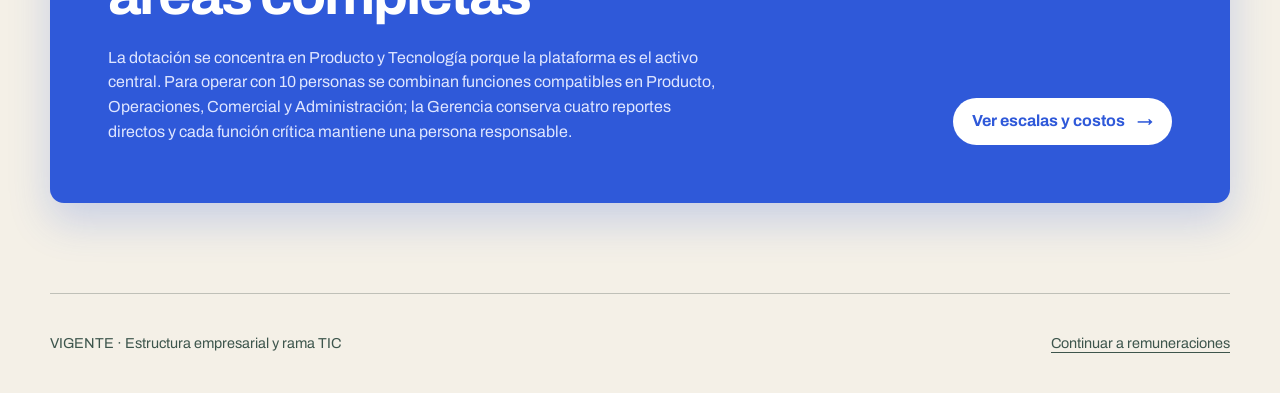
==== commit e920ea28: "Reducir estructura funcional a diez personas" ====
--- a/index.html
+++ b/index.html
@@ -23,13 +23,13 @@
       <div class="hero-copy">
         <p class="context-line">Empresa privada · Rama tecnológica TIC</p>
         <h1 id="titulo-principal">Una estructura preparada para operar y crecer.</h1>
-        <p class="lead">VIGENTE se organiza como una empresa tecnológica consolidada: dirección general, cuatro áreas funcionales y equipos especializados para desarrollar, vender, implementar y sostener la plataforma.</p>
+        <p class="lead">VIGENTE se organiza como una empresa tecnológica compacta: dirección general, cuatro áreas funcionales y un equipo de 10 personas con responsabilidades combinadas para desarrollar, vender, implementar y sostener la plataforma.</p>
         <a class="text-link" href="#estructura">Explorar la estructura <span aria-hidden="true">↓</span></a>
       </div>
       <div class="hero-ledger" aria-label="Resumen de estructura">
-        <div><span>Dotación propuesta</span><strong>22 personas</strong></div>
+        <div><span>Dotación propuesta</span><strong>10 personas</strong></div>
         <div><span>Áreas funcionales</span><strong>4</strong></div>
-        <div><span>Cargos definidos</span><strong>17</strong></div>
+        <div><span>Cargos definidos</span><strong>9</strong></div>
         <div><span>Escalas salariales</span><strong>5 bandas</strong></div>
         <div><span>Comisión sectorial</span><strong>12 · TIC</strong></div>
       </div>
@@ -43,10 +43,10 @@
         <article class="org-node org-ceo"><span class="node-type">Dirección ejecutiva · 1 persona</span><h3>Gerencia General</h3><p>Convierte la estrategia en objetivos, presupuesto y coordinación entre áreas.</p></article>
         <div class="org-spine org-spine-short" aria-hidden="true"></div>
         <div class="department-grid">
-          <article class="department-node tech"><span class="department-code">TEC</span><h3>Producto y Tecnología</h3><p class="department-count">9 personas</p><ul><li>Dirección de Tecnología</li><li>Backend y Frontend</li><li>DevOps, QA, Producto y UX/UI</li></ul></article>
-          <article class="department-node operations"><span class="department-code">OPS</span><h3>Operaciones y Clientes</h3><p class="department-count">5 personas</p><ul><li>Jefatura de Operaciones</li><li>Implementación</li><li>Soporte al Cliente</li></ul></article>
-          <article class="department-node sales"><span class="department-code">COM</span><h3>Comercial y Marketing</h3><p class="department-count">4 personas</p><ul><li>Jefatura Comercial</li><li>Ejecutivos de cuenta</li><li>Marketing digital</li></ul></article>
-          <article class="department-node admin"><span class="department-code">ADM</span><h3>Administración y Personas</h3><p class="department-count">3 personas</p><ul><li>Jefatura Administrativa</li><li>Contabilidad</li><li>Talento Humano</li></ul></article>
+          <article class="department-node tech"><span class="department-code">TEC</span><h3>Producto y Tecnología</h3><p class="department-count">4 personas</p><ul><li>Dirección de Tecnología</li><li>Ingeniería Full Stack</li><li>Producto, UX/UI y QA</li></ul></article>
+          <article class="department-node operations"><span class="department-code">OPS</span><h3>Operaciones y Clientes</h3><p class="department-count">2 personas</p><ul><li>Operaciones e implementación</li><li>Soporte al Cliente</li></ul></article>
+          <article class="department-node sales"><span class="department-code">COM</span><h3>Comercial y Marketing</h3><p class="department-count">2 personas</p><ul><li>Jefatura Comercial y Marketing</li><li>Gestión de cuentas y ventas</li></ul></article>
+          <article class="department-node admin"><span class="department-code">ADM</span><h3>Administración y Personas</h3><p class="department-count">1 persona</p><ul><li>Administración y finanzas</li><li>Contabilidad y nómina</li><li>Gestión de personas</li></ul></article>
         </div>
       </div>
     </section>
@@ -60,28 +60,20 @@
           <tbody>
             <tr><td>Dirección</td><th scope="row">Gerencia General</th><td>1</td><td>Junta de Socios</td><td>Dirigir la estrategia, el presupuesto y el cumplimiento global de la empresa.</td><td>E</td></tr>
             <tr><td>Producto y Tecnología</td><th scope="row">Dirección de Tecnología</th><td>1</td><td>Gerencia General</td><td>Definir arquitectura, seguridad, estándares de ingeniería y hoja de ruta técnica.</td><td>L3</td></tr>
-            <tr><td>Producto y Tecnología</td><th scope="row">Ingeniería Backend</th><td>2</td><td>Dirección de Tecnología</td><td>Construir APIs, reglas de negocio, datos e integraciones de inventario.</td><td>L2</td></tr>
-            <tr><td>Producto y Tecnología</td><th scope="row">Ingeniería Frontend</th><td>2</td><td>Dirección de Tecnología</td><td>Desarrollar interfaces web rápidas, accesibles y confiables.</td><td>L2</td></tr>
-            <tr><td>Producto y Tecnología</td><th scope="row">DevOps e Infraestructura</th><td>1</td><td>Dirección de Tecnología</td><td>Automatizar despliegues, monitoreo, disponibilidad y recuperación.</td><td>L2</td></tr>
-            <tr><td>Producto y Tecnología</td><th scope="row">QA y Automatización</th><td>1</td><td>Dirección de Tecnología</td><td>Prevenir defectos mediante pruebas funcionales, regresión y automatización.</td><td>L1</td></tr>
-            <tr><td>Producto y Tecnología</td><th scope="row">Gestión de Producto</th><td>1</td><td>Dirección de Tecnología</td><td>Priorizar necesidades, definir entregas y medir adopción de funcionalidades.</td><td>L2</td></tr>
-            <tr><td>Producto y Tecnología</td><th scope="row">Diseño UX/UI</th><td>1</td><td>Gestión de Producto</td><td>Diseñar flujos, interfaz y pruebas de usabilidad de la plataforma.</td><td>L1</td></tr>
-            <tr><td>Operaciones y Clientes</td><th scope="row">Jefatura de Operaciones</th><td>1</td><td>Gerencia General</td><td>Asegurar implementaciones, niveles de servicio y satisfacción del cliente.</td><td>L3</td></tr>
-            <tr><td>Operaciones y Clientes</td><th scope="row">Especialista de Implementación</th><td>2</td><td>Jefatura de Operaciones</td><td>Configurar cuentas, migrar datos y capacitar a nuevos clientes.</td><td>L1</td></tr>
-            <tr><td>Operaciones y Clientes</td><th scope="row">Soporte al Cliente</th><td>2</td><td>Jefatura de Operaciones</td><td>Resolver consultas e incidentes y documentar causas recurrentes.</td><td>O</td></tr>
-            <tr><td>Comercial y Marketing</td><th scope="row">Jefatura Comercial y Marketing</th><td>1</td><td>Gerencia General</td><td>Diseñar la estrategia de crecimiento, posicionamiento y ventas.</td><td>L3</td></tr>
-            <tr><td>Comercial y Marketing</td><th scope="row">Ejecutivo Comercial</th><td>2</td><td>Jefatura Comercial y Marketing</td><td>Calificar oportunidades, presentar la solución y cerrar contratos.</td><td>L1</td></tr>
-            <tr><td>Comercial y Marketing</td><th scope="row">Marketing Digital</th><td>1</td><td>Jefatura Comercial y Marketing</td><td>Generar demanda mediante contenido, campañas y medición de canales.</td><td>L1</td></tr>
-            <tr><td>Administración y Personas</td><th scope="row">Jefatura Administrativa y Financiera</th><td>1</td><td>Gerencia General</td><td>Controlar tesorería, presupuesto, obligaciones y procesos administrativos.</td><td>L3</td></tr>
-            <tr><td>Administración y Personas</td><th scope="row">Analista Contable y Administrativo</th><td>1</td><td>Jefatura Administrativa y Financiera</td><td>Registrar operaciones, facturar y preparar información contable.</td><td>L1</td></tr>
-            <tr><td>Administración y Personas</td><th scope="row">Analista de Talento Humano</th><td>1</td><td>Jefatura Administrativa y Financiera</td><td>Gestionar contratación, nómina, desempeño y bienestar del equipo.</td><td>L1</td></tr>
+            <tr><td>Producto y Tecnología</td><th scope="row">Ingeniería Full Stack</th><td>2</td><td>Dirección de Tecnología</td><td>Construir frontend, backend, APIs e integraciones y apoyar la operación técnica.</td><td>L2</td></tr>
+            <tr><td>Producto y Tecnología</td><th scope="row">Producto, UX/UI y QA</th><td>1</td><td>Dirección de Tecnología</td><td>Priorizar la hoja de ruta, diseñar la experiencia y validar la calidad de cada entrega.</td><td>L2</td></tr>
+            <tr><td>Operaciones y Clientes</td><th scope="row">Jefatura de Operaciones e Implementación</th><td>1</td><td>Gerencia General</td><td>Dirigir configuraciones, migraciones, capacitación y niveles de servicio.</td><td>L2</td></tr>
+            <tr><td>Operaciones y Clientes</td><th scope="row">Soporte al Cliente</th><td>1</td><td>Jefatura de Operaciones e Implementación</td><td>Resolver consultas e incidentes y documentar causas recurrentes.</td><td>O</td></tr>
+            <tr><td>Comercial y Marketing</td><th scope="row">Jefatura Comercial y Marketing</th><td>1</td><td>Gerencia General</td><td>Definir posicionamiento, generar demanda y coordinar la estrategia de ventas.</td><td>L2</td></tr>
+            <tr><td>Comercial y Marketing</td><th scope="row">Ejecutivo Comercial</th><td>1</td><td>Jefatura Comercial y Marketing</td><td>Calificar oportunidades, realizar demostraciones y cerrar contratos.</td><td>L1</td></tr>
+            <tr><td>Administración y Personas</td><th scope="row">Jefatura Administrativa, Financiera y de Personas</th><td>1</td><td>Gerencia General</td><td>Gestionar tesorería, contabilidad, nómina, contratación y cumplimiento administrativo.</td><td>L2</td></tr>
           </tbody>
-          <tfoot><tr><th colspan="2">Dotación total</th><td>22</td><td colspan="3">17 cargos distribuidos en 4 áreas funcionales</td></tr></tfoot>
+          <tfoot><tr><th colspan="2">Dotación total</th><td>10</td><td colspan="3">9 cargos distribuidos en 4 áreas funcionales</td></tr></tfoot>
         </table>
       </div>
     </section>
 
-    <section class="decision-strip" aria-labelledby="titulo-decision"><div><h2 id="titulo-decision">Estructura coherente para una empresa en operación</h2><p>La mayor dotación se concentra en Producto y Tecnología porque la plataforma es el activo central. Operaciones protege la adopción, Comercial genera crecimiento y Administración sostiene el control. La Gerencia conserva solo cuatro reportes directos para coordinar sin microgestión.</p></div><a class="button-link" href="remuneraciones.html">Ver escalas y costos <span aria-hidden="true">→</span></a></section>
+    <section class="decision-strip" aria-labelledby="titulo-decision"><div><h2 id="titulo-decision">Diez personas, cuatro áreas completas</h2><p>La dotación se concentra en Producto y Tecnología porque la plataforma es el activo central. Para operar con 10 personas se combinan funciones compatibles en Producto, Operaciones, Comercial y Administración; la Gerencia conserva cuatro reportes directos y cada función crítica mantiene una persona responsable.</p></div><a class="button-link" href="remuneraciones.html">Ver escalas y costos <span aria-hidden="true">→</span></a></section>
   </main>
   <footer class="site-footer"><span>VIGENTE · Estructura empresarial y rama TIC</span><a href="remuneraciones.html">Continuar a remuneraciones</a></footer>
 </body>
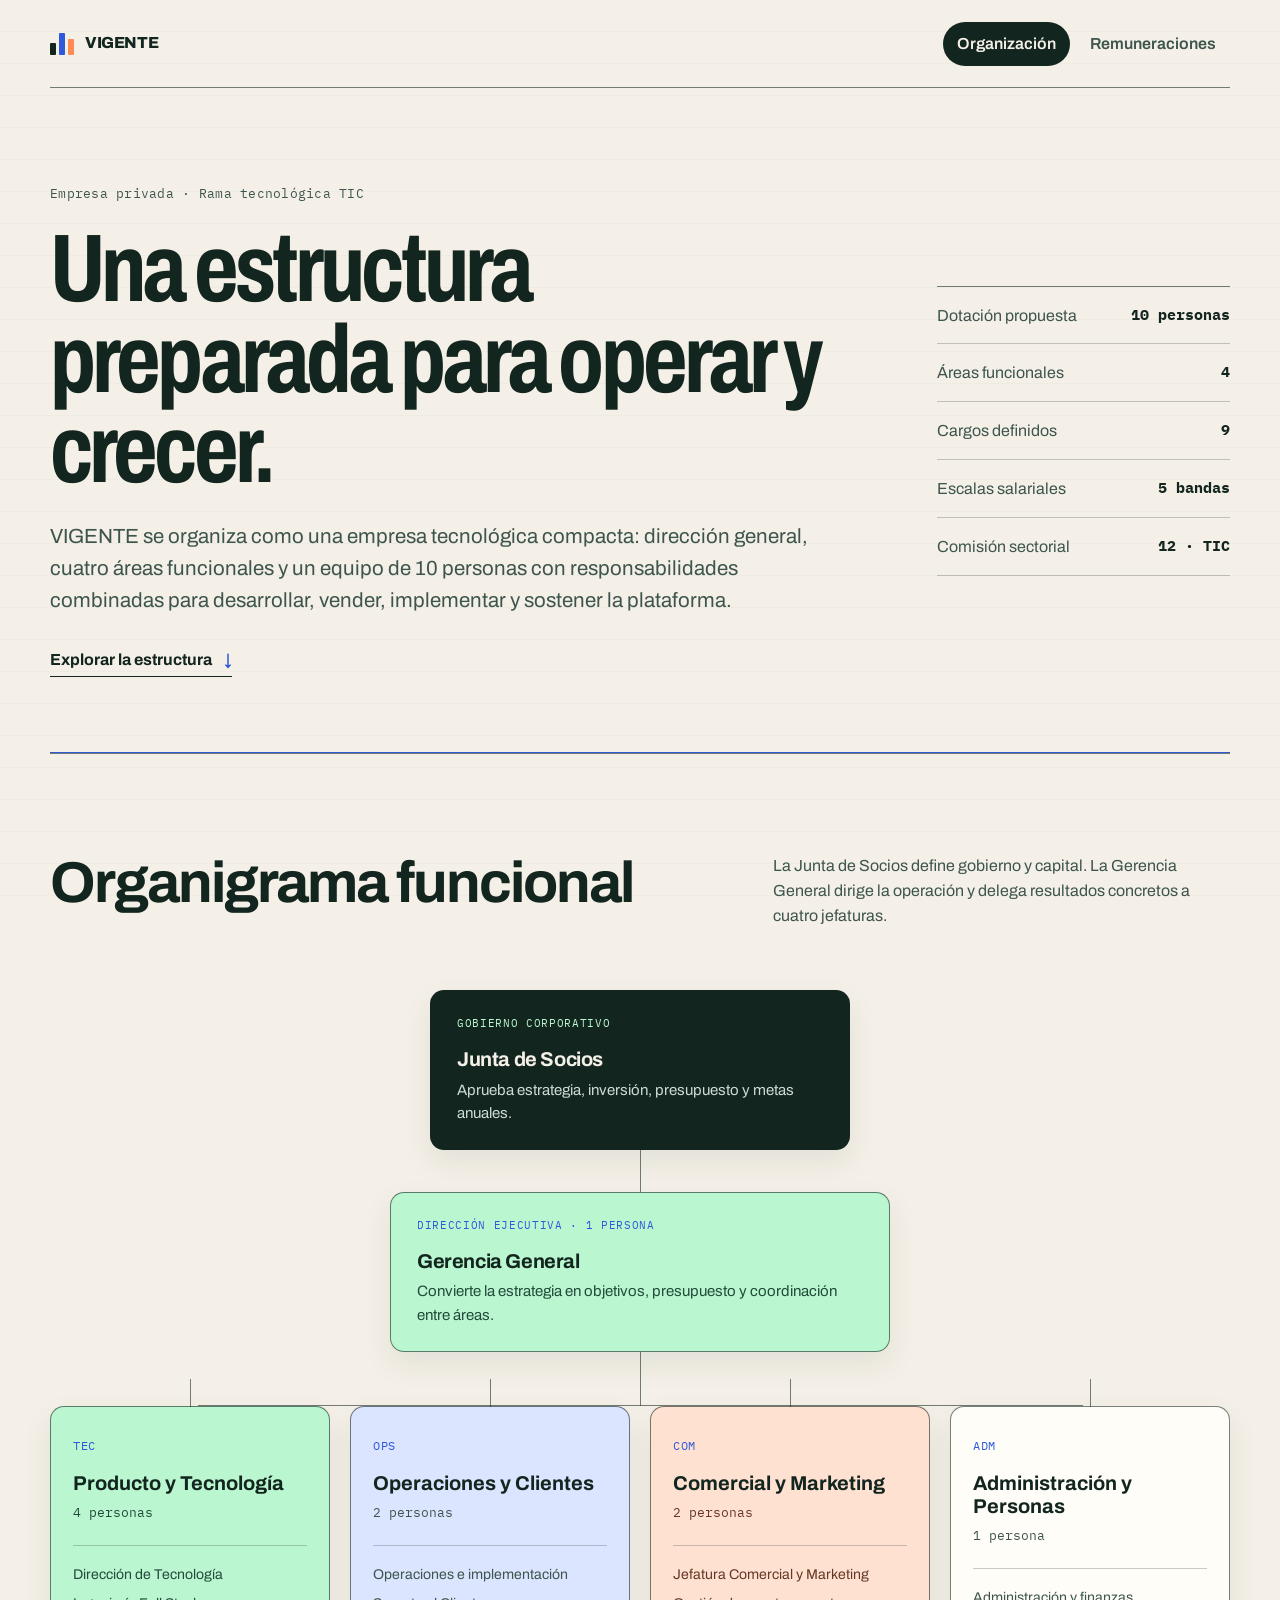
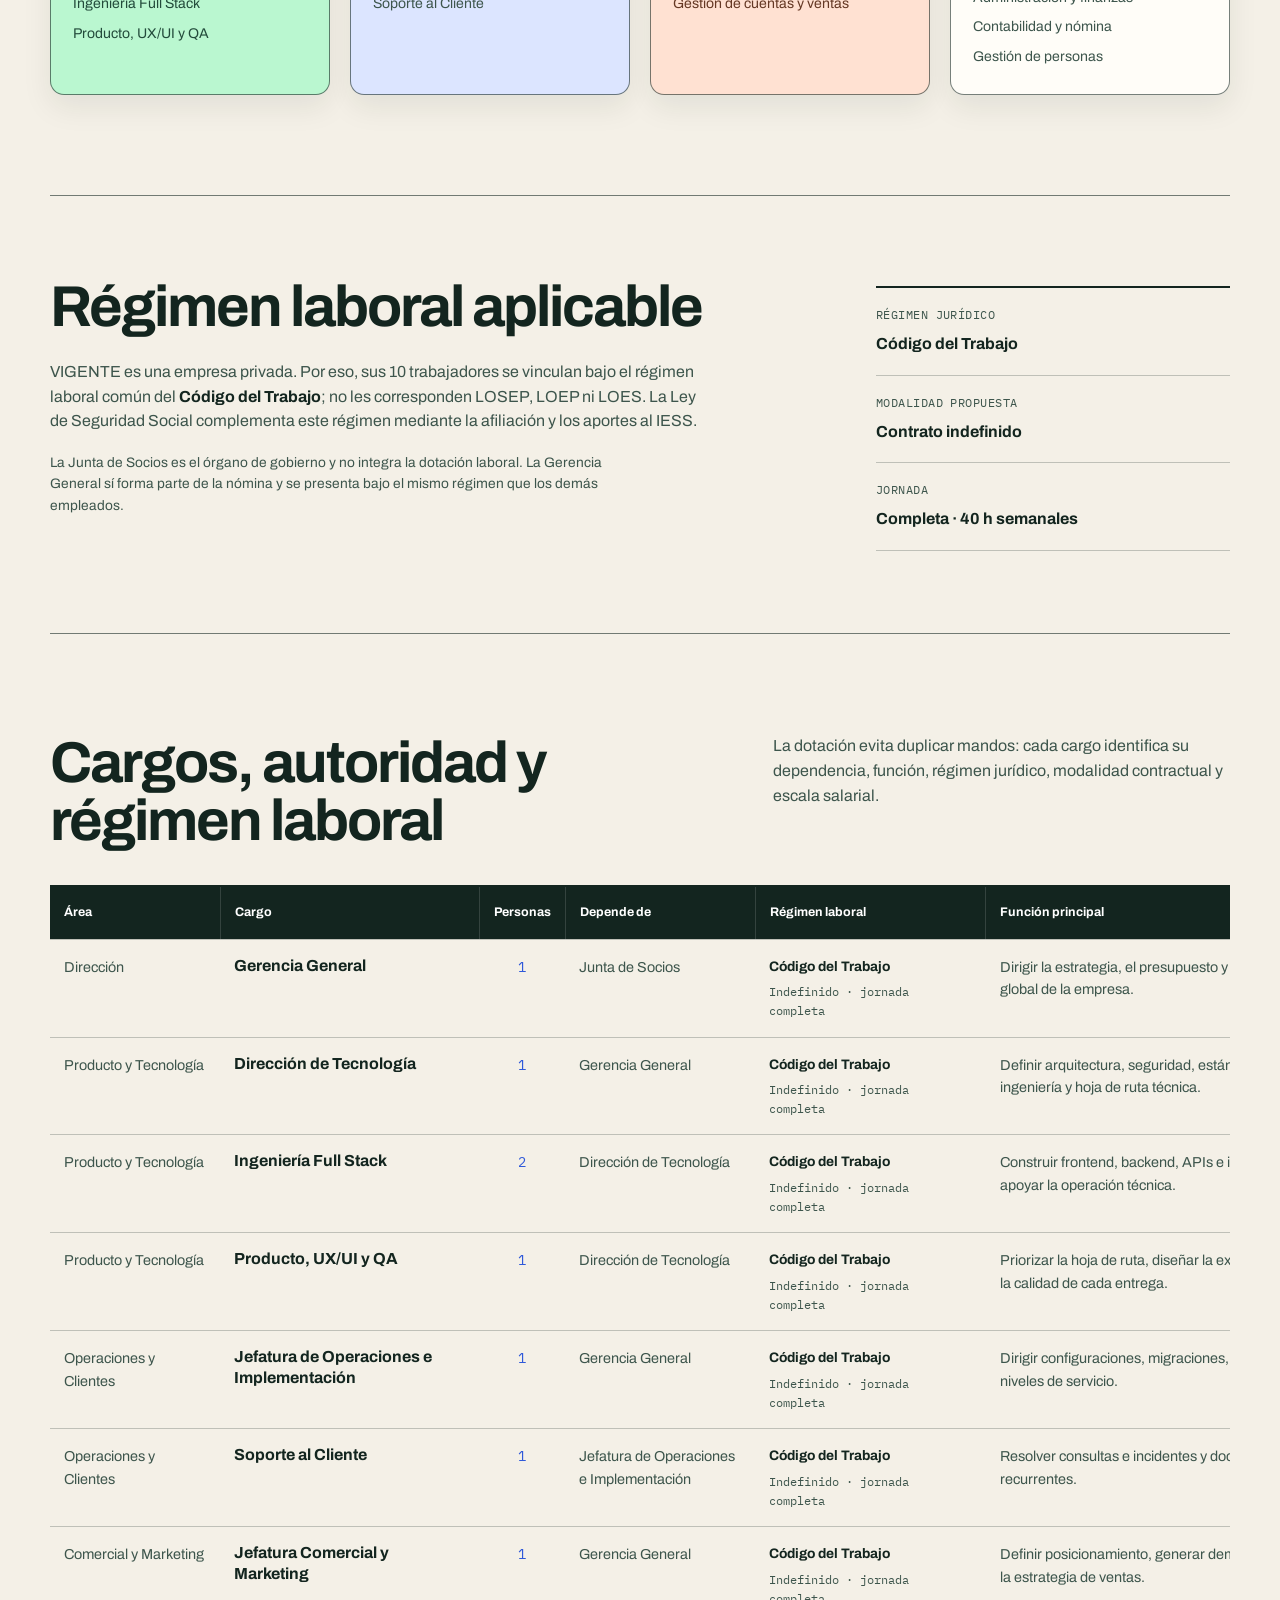
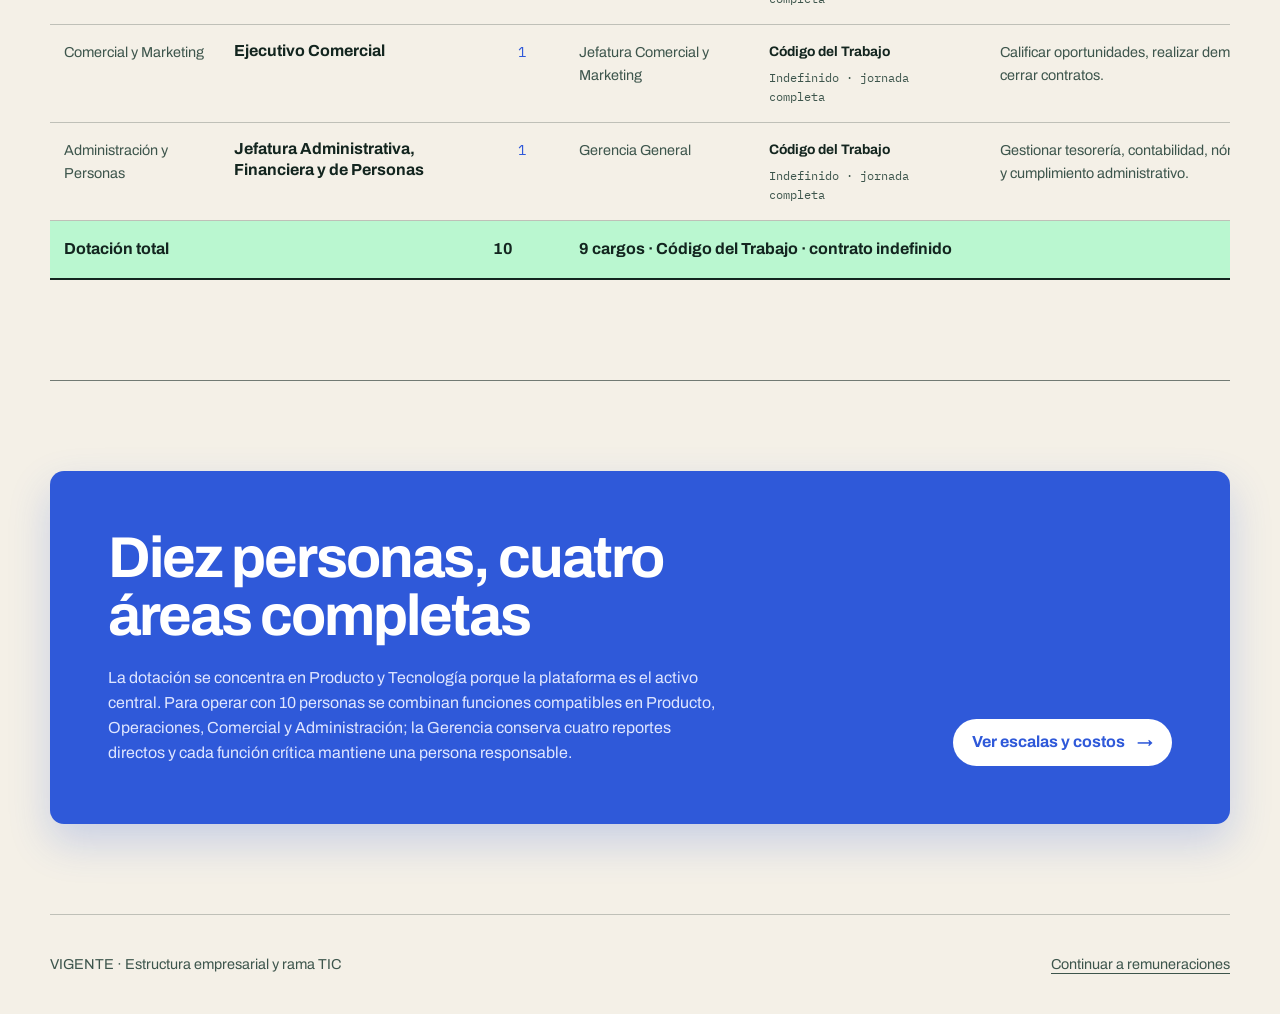
==== commit 35786dfd: "Añadir régimen laboral a todos los cargos" ====
--- a/index.html
+++ b/index.html
@@ -51,24 +51,29 @@
       </div>
     </section>
 
+    <section class="regime-strip" aria-labelledby="titulo-regimen">
+      <div><h2 id="titulo-regimen">Régimen laboral aplicable</h2><p>VIGENTE es una empresa privada. Por eso, sus 10 trabajadores se vinculan bajo el régimen laboral común del <strong>Código del Trabajo</strong>; no les corresponden LOSEP, LOEP ni LOES. La Ley de Seguridad Social complementa este régimen mediante la afiliación y los aportes al IESS.</p><p class="regime-caveat">La Junta de Socios es el órgano de gobierno y no integra la dotación laboral. La Gerencia General sí forma parte de la nómina y se presenta bajo el mismo régimen que los demás empleados.</p></div>
+      <dl><div><dt>Régimen jurídico</dt><dd>Código del Trabajo</dd></div><div><dt>Modalidad propuesta</dt><dd>Contrato indefinido</dd></div><div><dt>Jornada</dt><dd>Completa · 40 h semanales</dd></div></dl>
+    </section>
+
     <section class="section-block role-section" aria-labelledby="titulo-cargos">
-      <div class="section-heading compact-heading"><h2 id="titulo-cargos">Cargos, autoridad y función principal</h2><p>La dotación evita duplicar mandos: cada cargo tiene una dependencia directa, un resultado medible y una escala que identifica su nivel funcional.</p></div>
+      <div class="section-heading compact-heading"><h2 id="titulo-cargos">Cargos, autoridad y régimen laboral</h2><p>La dotación evita duplicar mandos: cada cargo identifica su dependencia, función, régimen jurídico, modalidad contractual y escala salarial.</p></div>
       <div class="role-table-wrap" tabindex="0" role="region" aria-label="Detalle de cargos y funciones; desplácese horizontalmente en pantallas pequeñas">
         <p class="mobile-scroll-hint">Deslice horizontalmente para consultar todas las columnas. El área permanece visible.</p>
         <table class="role-matrix">
-          <thead><tr><th scope="col">Área</th><th scope="col">Cargo</th><th scope="col">Personas</th><th scope="col">Depende de</th><th scope="col">Función principal</th><th scope="col">Escala</th></tr></thead>
+          <thead><tr><th scope="col">Área</th><th scope="col">Cargo</th><th scope="col">Personas</th><th scope="col">Depende de</th><th scope="col">Régimen laboral</th><th scope="col">Función principal</th><th scope="col">Escala</th></tr></thead>
           <tbody>
-            <tr><td>Dirección</td><th scope="row">Gerencia General</th><td>1</td><td>Junta de Socios</td><td>Dirigir la estrategia, el presupuesto y el cumplimiento global de la empresa.</td><td>E</td></tr>
-            <tr><td>Producto y Tecnología</td><th scope="row">Dirección de Tecnología</th><td>1</td><td>Gerencia General</td><td>Definir arquitectura, seguridad, estándares de ingeniería y hoja de ruta técnica.</td><td>L3</td></tr>
-            <tr><td>Producto y Tecnología</td><th scope="row">Ingeniería Full Stack</th><td>2</td><td>Dirección de Tecnología</td><td>Construir frontend, backend, APIs e integraciones y apoyar la operación técnica.</td><td>L2</td></tr>
-            <tr><td>Producto y Tecnología</td><th scope="row">Producto, UX/UI y QA</th><td>1</td><td>Dirección de Tecnología</td><td>Priorizar la hoja de ruta, diseñar la experiencia y validar la calidad de cada entrega.</td><td>L2</td></tr>
-            <tr><td>Operaciones y Clientes</td><th scope="row">Jefatura de Operaciones e Implementación</th><td>1</td><td>Gerencia General</td><td>Dirigir configuraciones, migraciones, capacitación y niveles de servicio.</td><td>L2</td></tr>
-            <tr><td>Operaciones y Clientes</td><th scope="row">Soporte al Cliente</th><td>1</td><td>Jefatura de Operaciones e Implementación</td><td>Resolver consultas e incidentes y documentar causas recurrentes.</td><td>O</td></tr>
-            <tr><td>Comercial y Marketing</td><th scope="row">Jefatura Comercial y Marketing</th><td>1</td><td>Gerencia General</td><td>Definir posicionamiento, generar demanda y coordinar la estrategia de ventas.</td><td>L2</td></tr>
-            <tr><td>Comercial y Marketing</td><th scope="row">Ejecutivo Comercial</th><td>1</td><td>Jefatura Comercial y Marketing</td><td>Calificar oportunidades, realizar demostraciones y cerrar contratos.</td><td>L1</td></tr>
-            <tr><td>Administración y Personas</td><th scope="row">Jefatura Administrativa, Financiera y de Personas</th><td>1</td><td>Gerencia General</td><td>Gestionar tesorería, contabilidad, nómina, contratación y cumplimiento administrativo.</td><td>L2</td></tr>
+            <tr><td>Dirección</td><th scope="row">Gerencia General</th><td>1</td><td>Junta de Socios</td><td class="regime-cell"><strong>Código del Trabajo</strong><small>Indefinido · jornada completa</small></td><td>Dirigir la estrategia, el presupuesto y el cumplimiento global de la empresa.</td><td>E</td></tr>
+            <tr><td>Producto y Tecnología</td><th scope="row">Dirección de Tecnología</th><td>1</td><td>Gerencia General</td><td class="regime-cell"><strong>Código del Trabajo</strong><small>Indefinido · jornada completa</small></td><td>Definir arquitectura, seguridad, estándares de ingeniería y hoja de ruta técnica.</td><td>L3</td></tr>
+            <tr><td>Producto y Tecnología</td><th scope="row">Ingeniería Full Stack</th><td>2</td><td>Dirección de Tecnología</td><td class="regime-cell"><strong>Código del Trabajo</strong><small>Indefinido · jornada completa</small></td><td>Construir frontend, backend, APIs e integraciones y apoyar la operación técnica.</td><td>L2</td></tr>
+            <tr><td>Producto y Tecnología</td><th scope="row">Producto, UX/UI y QA</th><td>1</td><td>Dirección de Tecnología</td><td class="regime-cell"><strong>Código del Trabajo</strong><small>Indefinido · jornada completa</small></td><td>Priorizar la hoja de ruta, diseñar la experiencia y validar la calidad de cada entrega.</td><td>L2</td></tr>
+            <tr><td>Operaciones y Clientes</td><th scope="row">Jefatura de Operaciones e Implementación</th><td>1</td><td>Gerencia General</td><td class="regime-cell"><strong>Código del Trabajo</strong><small>Indefinido · jornada completa</small></td><td>Dirigir configuraciones, migraciones, capacitación y niveles de servicio.</td><td>L2</td></tr>
+            <tr><td>Operaciones y Clientes</td><th scope="row">Soporte al Cliente</th><td>1</td><td>Jefatura de Operaciones e Implementación</td><td class="regime-cell"><strong>Código del Trabajo</strong><small>Indefinido · jornada completa</small></td><td>Resolver consultas e incidentes y documentar causas recurrentes.</td><td>O</td></tr>
+            <tr><td>Comercial y Marketing</td><th scope="row">Jefatura Comercial y Marketing</th><td>1</td><td>Gerencia General</td><td class="regime-cell"><strong>Código del Trabajo</strong><small>Indefinido · jornada completa</small></td><td>Definir posicionamiento, generar demanda y coordinar la estrategia de ventas.</td><td>L2</td></tr>
+            <tr><td>Comercial y Marketing</td><th scope="row">Ejecutivo Comercial</th><td>1</td><td>Jefatura Comercial y Marketing</td><td class="regime-cell"><strong>Código del Trabajo</strong><small>Indefinido · jornada completa</small></td><td>Calificar oportunidades, realizar demostraciones y cerrar contratos.</td><td>L1</td></tr>
+            <tr><td>Administración y Personas</td><th scope="row">Jefatura Administrativa, Financiera y de Personas</th><td>1</td><td>Gerencia General</td><td class="regime-cell"><strong>Código del Trabajo</strong><small>Indefinido · jornada completa</small></td><td>Gestionar tesorería, contabilidad, nómina, contratación y cumplimiento administrativo.</td><td>L2</td></tr>
           </tbody>
-          <tfoot><tr><th colspan="2">Dotación total</th><td>10</td><td colspan="3">9 cargos distribuidos en 4 áreas funcionales</td></tr></tfoot>
+          <tfoot><tr><th colspan="2">Dotación total</th><td>10</td><td colspan="4">9 cargos · Código del Trabajo · contrato indefinido</td></tr></tfoot>
         </table>
       </div>
     </section>
--- a/styles.css
+++ b/styles.css
@@ -116,7 +116,7 @@
 
 .section-block { padding: 100px 0; border-bottom: 1px solid var(--line-strong); }
 .section-heading { display: grid; grid-template-columns: minmax(0, 1fr) minmax(280px, .7fr); gap: 70px; align-items: start; margin-bottom: 62px; }
-.section-heading h2, .calculation-section h2, .sustainability-section h2, .method-section h2, .decision-strip h2, .individual-calculator h2 { font-size: clamp(2.2rem, 4.5vw, 4rem); line-height: 1; letter-spacing: -.035em; margin-bottom: 0; }
+.section-heading h2, .calculation-section h2, .sustainability-section h2, .method-section h2, .decision-strip h2, .individual-calculator h2, .regime-strip h2 { font-size: clamp(2.2rem, 4.5vw, 4rem); line-height: 1; letter-spacing: -.035em; margin-bottom: 0; }
 .section-heading p { max-width: 52ch; color: var(--ink-soft); margin-bottom: 0; }
 
 .org-chart { width: min(980px, 100%); margin: 0 auto; }
@@ -156,16 +156,20 @@
 .compact-heading { margin-bottom: 36px; }
 .role-list { border-top: 2px solid var(--ink); }
 .role-table-wrap { overflow-x: auto; border-top: 2px solid var(--ink); border-bottom: 2px solid var(--ink); }
-.role-matrix { width: 100%; min-width: 1120px; border-collapse: collapse; }
+.role-matrix { width: 100%; min-width: 1380px; border-collapse: collapse; }
 .role-matrix th, .role-matrix td { padding: 16px 14px; text-align: left; border-bottom: 1px solid var(--line); vertical-align: top; }
 .role-matrix thead th { background: var(--ink); color: #fff; font-size: .78rem; text-align: center; border-right: 1px solid rgba(255,255,255,.14); }
-.role-matrix thead th:nth-child(1), .role-matrix thead th:nth-child(2), .role-matrix thead th:nth-child(4), .role-matrix thead th:nth-child(5) { text-align: left; }
+.role-matrix thead th:nth-child(1), .role-matrix thead th:nth-child(2), .role-matrix thead th:nth-child(4), .role-matrix thead th:nth-child(5), .role-matrix thead th:nth-child(6) { text-align: left; }
 .role-matrix tbody th { min-width: 210px; line-height: 1.3; }
 .role-matrix tbody td { color: var(--ink-soft); font-size: .9rem; }
 .role-matrix tbody td:nth-child(1) { width: 170px; }
-.role-matrix tbody td:nth-child(3), .role-matrix tbody td:nth-child(6) { text-align: center; font-family: var(--data); color: var(--blue); }
+.role-matrix tbody td:nth-child(3), .role-matrix tbody td:nth-child(7) { text-align: center; font-family: var(--data); color: var(--blue); }
 .role-matrix tbody td:nth-child(4) { width: 190px; }
-.role-matrix tbody td:nth-child(5) { min-width: 310px; }
+.role-matrix tbody td:nth-child(5) { min-width: 230px; }
+.role-matrix tbody td:nth-child(6) { min-width: 310px; }
+.regime-cell strong, .regime-cell small { display: block; }
+.regime-cell strong { color: var(--ink); font-size: .86rem; }
+.regime-cell small { margin-top: 6px; color: var(--ink-soft); font-family: var(--data); font-size: .76rem; }
 .role-matrix tfoot th, .role-matrix tfoot td { background: var(--mint); border-bottom: 0; font-weight: 700; color: var(--ink); }
 .role-row { display: grid; grid-template-columns: 54px minmax(220px, .8fr) minmax(0, 1.7fr); gap: 28px; padding: 30px 0 34px; border-bottom: 1px solid var(--line); }
 .role-index { font-family: var(--data); color: var(--blue); font-size: .78rem; padding-top: 3px; }
@@ -175,6 +179,16 @@
 .role-row dl div { min-width: 0; }
 .role-row dt { color: var(--ink-soft); font-family: var(--data); font-size: .68rem; text-transform: uppercase; letter-spacing: .05em; margin-bottom: 7px; }
 .role-row dd { margin: 0; line-height: 1.45; }
+
+.regime-strip { display: grid; grid-template-columns: minmax(0, 1.35fr) minmax(320px, .65fr); gap: clamp(46px, 7vw, 92px); padding: 82px 0; border-bottom: 1px solid var(--line-strong); }
+.regime-strip h2 { margin-bottom: 24px; }
+.regime-strip p { max-width: 72ch; color: var(--ink-soft); }
+.regime-strip p strong { color: var(--ink); }
+.regime-strip .regime-caveat { margin-top: 18px; font-size: .86rem; }
+.regime-strip dl { margin: 8px 0 0; border-top: 2px solid var(--ink); }
+.regime-strip dl div { padding: 18px 0; border-bottom: 1px solid var(--line); }
+.regime-strip dt { color: var(--ink-soft); font-family: var(--data); font-size: .76rem; letter-spacing: .04em; text-transform: uppercase; }
+.regime-strip dd { margin: 7px 0 0; font-weight: 700; }
 
 .decision-strip { margin: 90px 0; padding: clamp(34px, 5vw, 58px); display: grid; grid-template-columns: minmax(0, 1.6fr) auto; gap: 54px; align-items: end; background: var(--blue); color: #fff; border-radius: var(--radius); box-shadow: 0 18px 42px rgba(47, 89, 217, .22); }
 .decision-strip h2 { max-width: 700px; margin-bottom: 22px; }
@@ -233,6 +247,7 @@
 .payroll-table tbody th { text-align: left; font-size: .92rem; line-height: 1.25; }
 .payroll-table tbody th span, .payroll-table tbody th small { display: block; }
 .payroll-table tbody th small { color: var(--ink-soft); margin-top: 5px; font-weight: 400; }
+.payroll-table tbody th .employment-meta { margin-top: 8px; color: var(--blue); font-family: var(--data); font-size: .76rem; line-height: 1.4; }
 .payroll-table td { font-family: var(--data); font-size: .84rem; }
 .payroll-table tbody tr:hover { background: rgba(255,255,255,.38); }
 .payroll-table input { border: 0; background: transparent; font-family: var(--data); color: var(--ink); text-align: right; }
@@ -252,6 +267,9 @@
 .calculator-form { display: grid; grid-template-columns: repeat(2, minmax(0, 1fr)); gap: 24px 20px; padding-top: 28px; border-top: 2px solid var(--ink); }
 .calculator-field { display: grid; gap: 8px; min-width: 0; }
 .calculator-field-wide { grid-column: 1 / -1; }
+.individual-regime { margin: -10px 0 0; padding: 12px 14px; color: var(--ink-soft); background: var(--paper-deep); border-radius: 8px; font-size: .82rem; }
+.individual-regime strong { color: var(--ink); }
+.individual-regime span { padding: 0 4px; color: var(--blue); }
 .calculator-field > label, .hours-grid label { display: grid; gap: 7px; color: var(--ink-soft); font-size: .82rem; }
 .calculator-field label small, .hours-grid small { color: var(--ink-soft); font-weight: 400; }
 .hours-fieldset { margin: 4px 0 0; padding: 24px 0 0; border: 0; border-top: 1px solid var(--line); }
@@ -323,7 +341,7 @@
 @media (max-width: 980px) {
   :root { --page: min(100% - 32px, 760px); }
   .hero, .payroll-intro { grid-template-columns: 1fr; gap: 54px; min-height: auto; padding: 84px 0 64px; }
-  .section-heading, .table-heading, .calculation-section, .sustainability-section { grid-template-columns: 1fr; gap: 34px; }
+  .section-heading, .table-heading, .calculation-section, .sustainability-section, .regime-strip { grid-template-columns: 1fr; gap: 34px; }
   .section-heading { margin-bottom: 44px; }
   .org-directors { gap: 28px; }
   .department-grid { grid-template-columns: 1fr 1fr; gap: 28px; }
@@ -356,7 +374,7 @@
   h1 { font-size: clamp(2.75rem, 12vw, 4.2rem); overflow-wrap: anywhere; }
   .lead { max-width: 100%; }
   .hero, .payroll-intro { padding-top: 64px; }
-  .section-block, .calculation-section, .sustainability-section, .method-section { padding-top: 72px; padding-bottom: 72px; }
+  .section-block, .calculation-section, .sustainability-section, .method-section, .regime-strip { padding-top: 72px; padding-bottom: 72px; }
   .org-branches { display: none; }
   .org-spine-short { height: 30px; }
   .department-grid { grid-template-columns: 1fr; }
